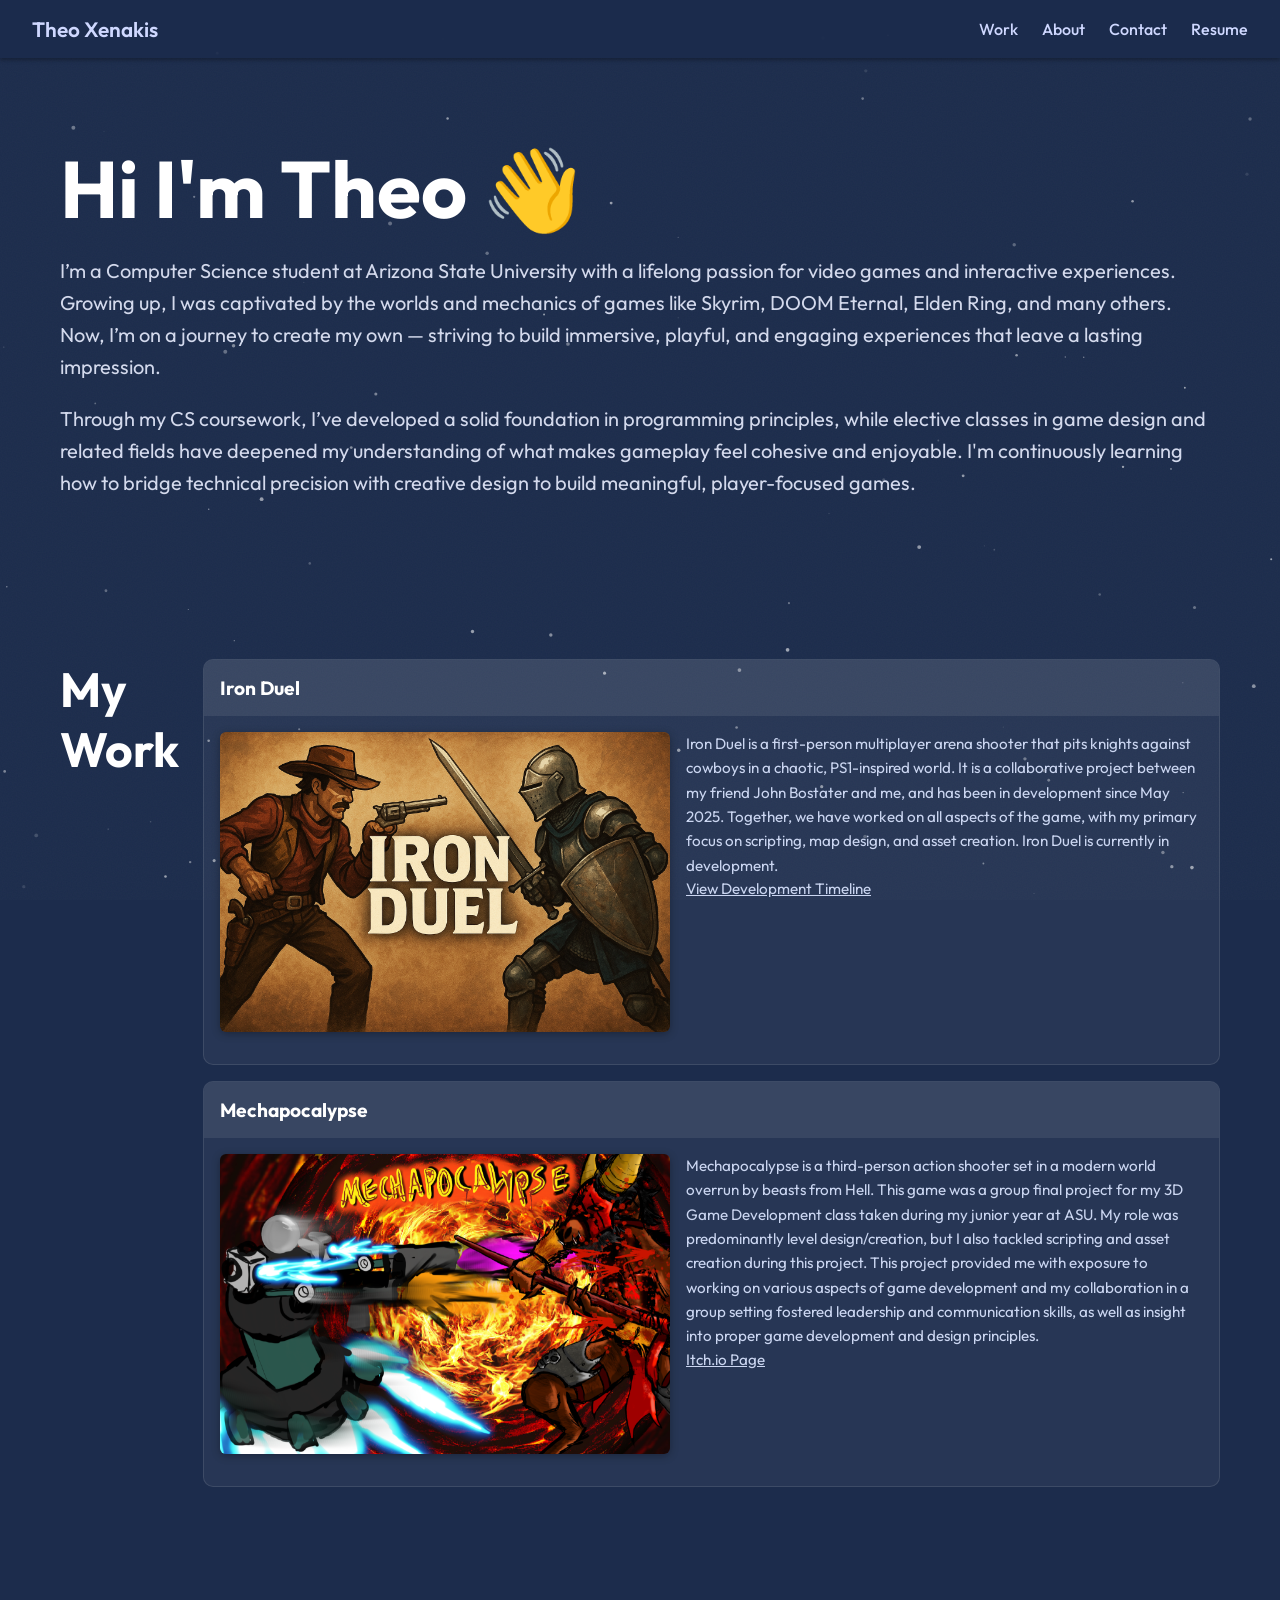
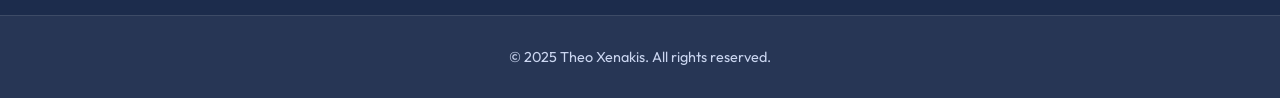
==== index.html @ 48bad9e1 "Updates to Spelling Issues and Grammar Mistakes" ====
<!DOCTYPE html>
<html lang="en">
<head>
    <meta charset="UTF-8"/>
    <meta name="viewport" content="width=device-width, initial-scale=1.0"/>
    <title>Theo Xenakis | Game Designer</title>
    <link rel="stylesheet" href="style.css"/>
    <link href="https://fonts.googleapis.com/css2?family=Outfit:wght@400;600&display=swap" rel="stylesheet">
</head>

<body>
<!-- SVG noise texture for grainy effect -->
<div class="grain-overlay"></div>

<!-- Navbar -->
<nav class="navbar">
    <div class="logo"><a href="index.html">Theo Xenakis</a></div>
    <ul class="nav-links">
        <li><a href="#work">Work</a></li>
        <li><a href="about.html">About</a></li>
        <li><a href="contact.html">Contact</a></li>
        <li><a href="resume/Resume-TheodoreXenakis-Final-SWDEV.pdf">Resume</a></li>
    </ul>
</nav>

<!-- Main Content -->
<main>

    <!-- About Section -->
    <section id="welcome">
        <div class="about-flex">
            <div class="about-text">
                <h1 class="slide-in">Hi I'm Theo <span class="wave" id="waveHand">👋</span></h1>
                <div class="fade-in delayed">
                    <p>I’m a Computer Science student at Arizona State University with a lifelong passion for video
                        games and interactive experiences. Growing up, I was captivated by the worlds and mechanics of
                        games like Skyrim, DOOM Eternal, Elden Ring, and many others. Now, I’m on a journey to create my
                        own — striving to build immersive, playful, and engaging experiences that leave a lasting
                        impression.</p>
                    <br>
                    <p>Through my CS coursework, I’ve developed a solid foundation in programming principles, while
                        elective classes in game design and related fields have deepened my understanding of what makes
                        gameplay feel cohesive and enjoyable. I'm continuously learning how to bridge technical
                        precision with creative design to build meaningful, player-focused games.</p>
                </div>
            </div>
        </div>
    </section>

    <!-- Work Section -->
    <section id="work" class="fade-in" style="animation-delay: 1.5s;">
        <h2>My Work</h2>
        <div class="tile-grid">

            <!-- Tile 1 -->
            <div class="project-tile expanded">
                <div class="tile-header" onclick="toggleTile(this)">
                    <h3>Iron Duel</h3>
                </div>
                <div class="tile-content">
                    <div class="project-flex">
                        <img src="images/Iron_Duel_Cover_Photo.png" class="project-image">
                        <div>
                            <p>Iron Duel is a first-person multiplayer arena shooter that pits knights against cowboys
                                in a chaotic, PS1-inspired world. It is a collaborative project between my friend John
                                Bostater and me, and has been in development since May 2025. Together, we have worked on
                                all aspects of the game, with my primary focus on scripting, map design, and asset
                                creation. Iron Duel is currently in development. </p>
                            <a href="iron_duel.html" target="_self">View Development Timeline</a>
                        </div>
                    </div>
                </div>
            </div>

            <!-- Tile 2 -->
            <div class="project-tile expanded">
                <div class="tile-header" onclick="toggleTile(this)">
                    <h3>Mechapocalypse</h3>
                </div>
                <div class="tile-content">
                    <div class="project-flex">
                        <img src="images/Mechapocalypse_Image.png" class="project-image">
                        <div>
                            <p>Mechapocalypse is a third-person action shooter set in a modern world overrun by beasts
                                from Hell. This game was a group final project for my 3D Game Development class taken
                                during my junior year at ASU. My role was predominantly level design/creation, but I
                                also tackled scripting and asset creation during this project. This project provided me
                                with exposure to working on various aspects of game development and my collaboration in
                                a group setting fostered leadership and communication skills, as well as insight into
                                proper game development and design principles. </p>
                            <a href="https://tylerkf.itch.io/mechapocalypse">Itch.io Page</a>
                        </div>
                    </div>
                </div>
            </div>
            <!-- End of Project Tiles-->
        </div>
    </section>

    <footer class="site-footer">
        <p>&copy; 2025 Theo Xenakis. All rights reserved.</p>
    </footer>

    <canvas id="dustCanvas"></canvas>

    <!-- Title area -->
    <script>
        function toggleTile(header) {
            const tile = header.parentElement;
            tile.classList.toggle('expanded');
        }
    </script>

    <script>
        const canvas = document.getElementById('dustCanvas');
        const ctx = canvas.getContext('2d');

        let particles = [];

        function resize() {
            canvas.width = window.innerWidth;
            canvas.height = window.innerHeight;
        }

        window.addEventListener('resize', resize);
        resize();

        function createParticles(count) {
            for (let i = 0; i < count; i++) {
                particles.push({
                    x: Math.random() * canvas.width,
                    y: Math.random() * canvas.height,
                    size: Math.random() * 1.5 + 0.5,
                    speedY: Math.random() * 0.5 + 0.1,
                    alpha: Math.random() * 0.5 + 0.1,
                });
            }
        }

        createParticles(100);

        function animate() {
            ctx.clearRect(0, 0, canvas.width, canvas.height);
            for (let p of particles) {
                ctx.beginPath();
                ctx.arc(p.x, p.y, p.size, 0, Math.PI * 2);
                ctx.fillStyle = `rgba(255,255,255,${p.alpha})`;
                ctx.fill();

                p.y -= p.speedY;
                if (p.y < 0) {
                    p.y = canvas.height;
                    p.x = Math.random() * canvas.width;
                }
            }
            requestAnimationFrame(animate);
        }

        animate();

        const wave = document.getElementById('waveHand');

        function triggerWave() {
            wave.classList.remove('animate');
            void wave.offsetWidth; // Reflow to reset animation
            wave.classList.add('animate');
        }

        // Auto wave on load
        window.addEventListener('DOMContentLoaded', () => {
            triggerWave();
        });

        // Also wave on click
        wave.addEventListener('click', () => {
            triggerWave();
        });
    </script>

</body>
</html>
---- style.css ----
/* ================================
   General Reset & Base Styles
=================================== */
* {
    margin: 0;
    padding: 0;
    box-sizing: border-box;
    scroll-behavior: smooth;
}

body {
    font-family: 'Outfit', sans-serif;
    background-color: #1c2c4c; /* Dark blue */
    color: #f0f0f0;
    scroll-behavior: smooth;
    position: relative;
}

/* Default z-index context for key elements */
.navbar,
main,
.project-tile,
section {
    position: relative;
    z-index: 2;
}

.site-footer {
    text-align: center;
    padding: 2rem 1rem;
    background-color: rgba(255, 255, 255, 0.05);
    color: #cbd6f1;
    font-size: 0.9rem;
    margin-top: 3rem;
    border-top: 1px solid rgba(255, 255, 255, 0.1);
}

/* ================================
   Navbar
=================================== */
.navbar {
    position: sticky;
    top: 0;
    background-color: rgba(28, 44, 76, 0.95);
    display: flex;
    justify-content: space-between;
    align-items: center;
    padding: 1rem 2rem;
    z-index: 10;
    box-shadow: 0 2px 4px rgba(0,0,0,0.3);
}

.logo a{
    font-size: 1.3rem;
    font-weight: 600;
    color: #cfd8ff;
    text-decoration: none;
}

.nav-links {
    list-style: none;
    display: flex;
    gap: 1.5rem;
}

.nav-links a {
    text-decoration: none;
    color: #cfd8ff;
    font-weight: 500;
    transition: color 0.3s ease;
}

.nav-links a:hover {
    color: #ffffff;
}

/* ================================
   Section Base Styles
=================================== */
section {
    padding: 80px 20px;
    max-width: 1200px;
    margin: auto;
}

section h1 {
    font-size: 5rem;
    margin-bottom: 1rem;
    color: #ffffff;
}
section h2 {
    font-size: 3rem;
    margin-bottom: 1rem;
    color: #ffffff;
}

section p {
    font-size: 1.25rem;
    line-height: 1.6;
    color: #d3d9ec;
}
/* ================================
   Contact Page Layout
=================================== */
.contact-section {
    max-width: 800px;
    margin: 0 auto;
    padding: 2rem;
    color: #cbd6f1;
}

.contact-section h1 {
    font-size: 2rem;
    margin-bottom: 1rem;
}

.contact-form {
    display: flex;
    flex-direction: column;
    gap: 1rem;
    margin-top: 1rem;
}

.contact-form input,
.contact-form textarea {
    padding: 0.75rem;
    background-color: rgba(255, 255, 255, 0.05);
    border: 1px solid rgba(255, 255, 255, 0.1);
    color: #fff;
    font-family: 'Outfit', sans-serif;
    font-size: 1rem;
    border-radius: 0.5rem;
}

.contact-form button {
    padding: 0.75rem;
    background-color: #4a6fff;
    border: none;
    color: white;
    font-weight: bold;
    cursor: pointer;
    border-radius: 0.5rem;
    transition: background-color 0.3s ease;
}

.contact-form button:hover {
    background-color: #354fcc;
}


/* ================================
   About Section Layout
=================================== */

.about-flex {
    display: flex;
    gap: 2rem;
    align-items: flex-start;
    flex-wrap: wrap;
}

.about-image {
    width: 300px;
    height: 300px;
    border-radius: 50%;
    object-fit: cover;
    box-shadow: 0 2px 8px rgba(0,0,0,0.3);
    flex-shrink: 0;
}

.about-text {
    flex: 1;
    min-width: 250px;
}


/* ================================
   Work Section - Project Tiles
=================================== */
#work {
    display: flex;
    gap: 1.5rem;
}

.tile-grid {
    display: grid;
    grid-template-columns: 1fr;
    gap: 1rem;
}

.project-tile {
    background-color: rgba(255, 255, 255, 0.05);
    border-radius: 10px;
    overflow: hidden;
    transition: all 0.3s ease;
    border: 1px solid rgba(255, 255, 255, 0.1);
    cursor: pointer;
}

.project-tile:hover {
    background-color: rgba(255, 255, 255, 0.08);
    box-shadow: 0 4px 12px rgba(0, 0, 0, 0.25);
    transform: translateY(-4px);
}

.tile-header {
    padding: 1rem;
    cursor: pointer;
    background-color: rgba(255, 255, 255, 0.08);
}

.tile-header h3 {
    margin: 0;
    font-size: 1.2rem;
    color: #ffffff;
}

.tile-content {
    max-height: 0;
    overflow: hidden;
    opacity: 0;
    padding: 0 1rem;
    transition: max-height 0.4s ease, opacity 0.4s ease;
}

.project-tile.expanded .tile-content {
    max-height: 1000px;
    opacity: 1;
    padding: 1rem;
}


.tile-content p,
.tile-content a {
    color: #cbd6f1;
    font-size: 0.95rem;
}

/* Flex layout for project image + text */
.project-flex {
    display: flex;
    gap: 1rem;
    align-items: flex-start;
}

.project-image {
    width: 450px;
    height: 300px;
    object-fit: cover;
    border-radius: 6px;
    flex-shrink: 0;
    box-shadow: 0 2px 8px rgba(0,0,0,0.3);
    margin-bottom: 1rem;
}

/* ================================
   Inspiration Section - Games
=================================== */
#inspiration {
    padding: 80px 20px;
    max-width: 800px;
    margin: auto;
    color: #d3d9ec;
}

#inspiration h2 {
    font-size: 2rem;
    margin-bottom: 1rem;
    color: #ffffff;
}

.game-list {
    display: flex;
    flex-direction: column;
    gap: 1.5rem;
}

.game-item {
    display: flex;
    gap: 1rem;
    background-color: rgba(255, 255, 255, 0.05);
    padding: 1rem;
    border-radius: 10px;
    align-items: center;
    transition: background-color 0.3s ease;
}

.game-item:hover {
    background-color: rgba(255, 255, 255, 0.1);
}

.game-item img {
    width: 120px;
    height: 180px;
    object-fit: cover;
    border-radius: 6px;
    flex-shrink: 0;
    box-shadow: 0 2px 8px rgba(0,0,0,0.3);
}

.game-text h3 {
    margin-bottom: 0.3rem;
    color: #a0bfff;
}

.game-text p {
    margin: 0;
    line-height: 1.5;
    color: #d3d9ec;
}

/* ================================
   Background Effects
=================================== */
#dustCanvas {
    position: fixed;
    inset: 0;
    z-index: 1;
    pointer-events: none;
}

.grain-overlay {
    position: fixed;
    inset: 0;
    background-image: url("data:image/svg+xml,%3Csvg width='200' height='200' xmlns='http://www.w3.org/2000/svg'%3E%3Cfilter id='noiseFilter'%3E%3CfeTurbulence type='fractalNoise' baseFrequency='0.8' numOctaves='2' stitchTiles='stitch'/%3E%3C/filter%3E%3Crect width='100%25' height='100%25' filter='url(%23noiseFilter)' opacity='0.03'/%3E%3C/svg%3E");
    pointer-events: none;
    z-index: 0;
}

html, body {
    height: 100%;
}

.page-wrapper {
    display: flex;
    flex-direction: column;
    min-height: 100vh;
    position: relative;
    z-index: 2; /* same as main elements */
}

main {
    flex: 1; /* Pushes footer to bottom when content is short */
}

/* ================================
   Responsive Styles
=================================== */
@media (max-width: 768px) {
    .nav-links {
        flex-direction: column;
        background-color: rgba(28, 44, 76, 0.95);
        position: absolute;
        top: 60px;
        right: 2rem;
        padding: 1rem;
        border-radius: 8px;
        display: none;
    }

    .nav-links.show {
        display: flex;
    }
}

@keyframes waveAnimation {
    0% { transform: rotate(0deg); }
    10% { transform: rotate(14deg); }
    20% { transform: rotate(-8deg); }
    30% { transform: rotate(14deg); }
    40% { transform: rotate(-4deg); }
    50% { transform: rotate(10deg); }
    60% { transform: rotate(0deg); }
    100% { transform: rotate(0deg); }
}

.wave {
    display: inline-block;
    transform-origin: 70% 70%;
    cursor: pointer;
}

.wave.animate {
    animation: waveAnimation 2s ease-in-out;
}


/* Slide in from left */
@keyframes slideInFromLeft {
    0% {
        transform: translateX(-50px);
        opacity: 0;
    }
    100% {
        transform: translateX(0);
        opacity: 1;
    }
}

.slide-in {
    animation: slideInFromLeft 1s ease-out forwards;
    opacity: 0;
    animation-delay: 0.5s;
}

/* Fade in */
@keyframes fadeIn {
    to {
        opacity: 1;
        transform: none;
    }
}

.fade-in {
    opacity: 0;
    transform: translateY(20px);
    animation: fadeIn 1s ease-out forwards;
}

.delayed {
    animation-delay: 1s;
}

#tower-defense {
    margin: 40px 0;
    text-align: center;
}
#tower-defense h2 {
    font-size: 24px;
    margin-bottom: 10px;
}
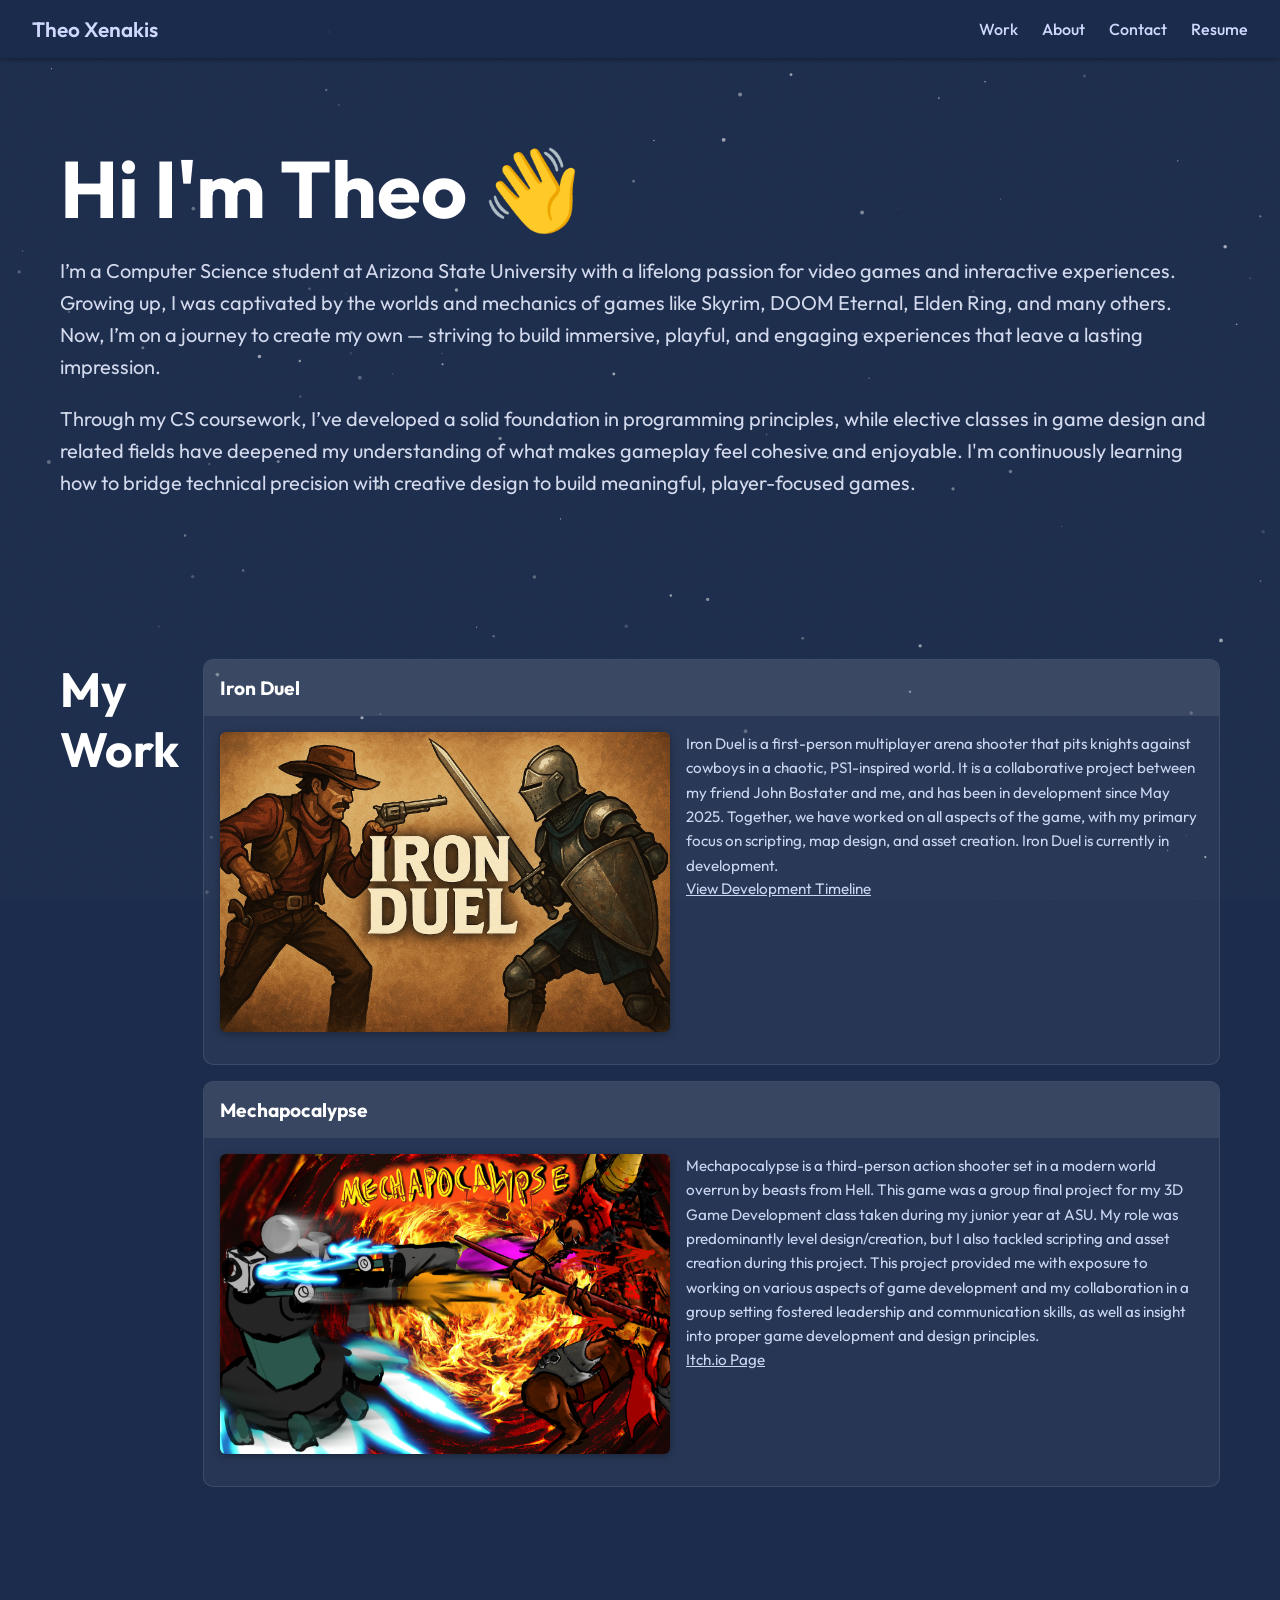
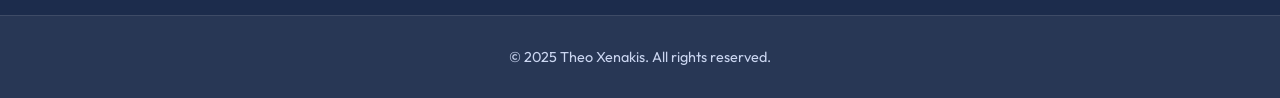
==== commit 4eb0a134: "Updated Iron_Duel and Placeholder Page updated the actual iron_duel page itself as well as created a" ====
--- a/index.html
+++ b/index.html
@@ -59,14 +59,14 @@
                 </div>
                 <div class="tile-content">
                     <div class="project-flex">
-                        <img src="images/Iron_Duel_Cover_Photo.png" class="project-image">
+                        <img src="images/Iron_Duel_Cover_Photo.png" class="project-image" alt="IronDuelCoverPhoto">
                         <div>
                             <p>Iron Duel is a first-person multiplayer arena shooter that pits knights against cowboys
                                 in a chaotic, PS1-inspired world. It is a collaborative project between my friend John
                                 Bostater and me, and has been in development since May 2025. Together, we have worked on
                                 all aspects of the game, with my primary focus on scripting, map design, and asset
                                 creation. Iron Duel is currently in development. </p>
-                            <a href="iron_duel.html" target="_self">View Development Timeline</a>
+                            <a href="wip.html" target="_self">View Development Timeline</a>
                         </div>
                     </div>
                 </div>
@@ -79,7 +79,7 @@
                 </div>
                 <div class="tile-content">
                     <div class="project-flex">
-                        <img src="images/Mechapocalypse_Image.png" class="project-image">
+                        <img src="images/Mechapocalypse_Image.png" class="project-image" alt="MechapocalypseCoverPhoto">
                         <div>
                             <p>Mechapocalypse is a third-person action shooter set in a modern world overrun by beasts
                                 from Hell. This game was a group final project for my 3D Game Development class taken
@@ -96,6 +96,8 @@
             <!-- End of Project Tiles-->
         </div>
     </section>
+
+    </main>
 
     <footer class="site-footer">
         <p>&copy; 2025 Theo Xenakis. All rights reserved.</p>
--- a/style.css
+++ b/style.css
@@ -23,6 +23,13 @@
 section {
     position: relative;
     z-index: 2;
+}
+
+.wip {
+    display: flex;
+    align-items: center;       /* vertical centering */
+    justify-content: center;   /* horizontal centering */
+    text-align: center;
 }
 
 .site-footer {
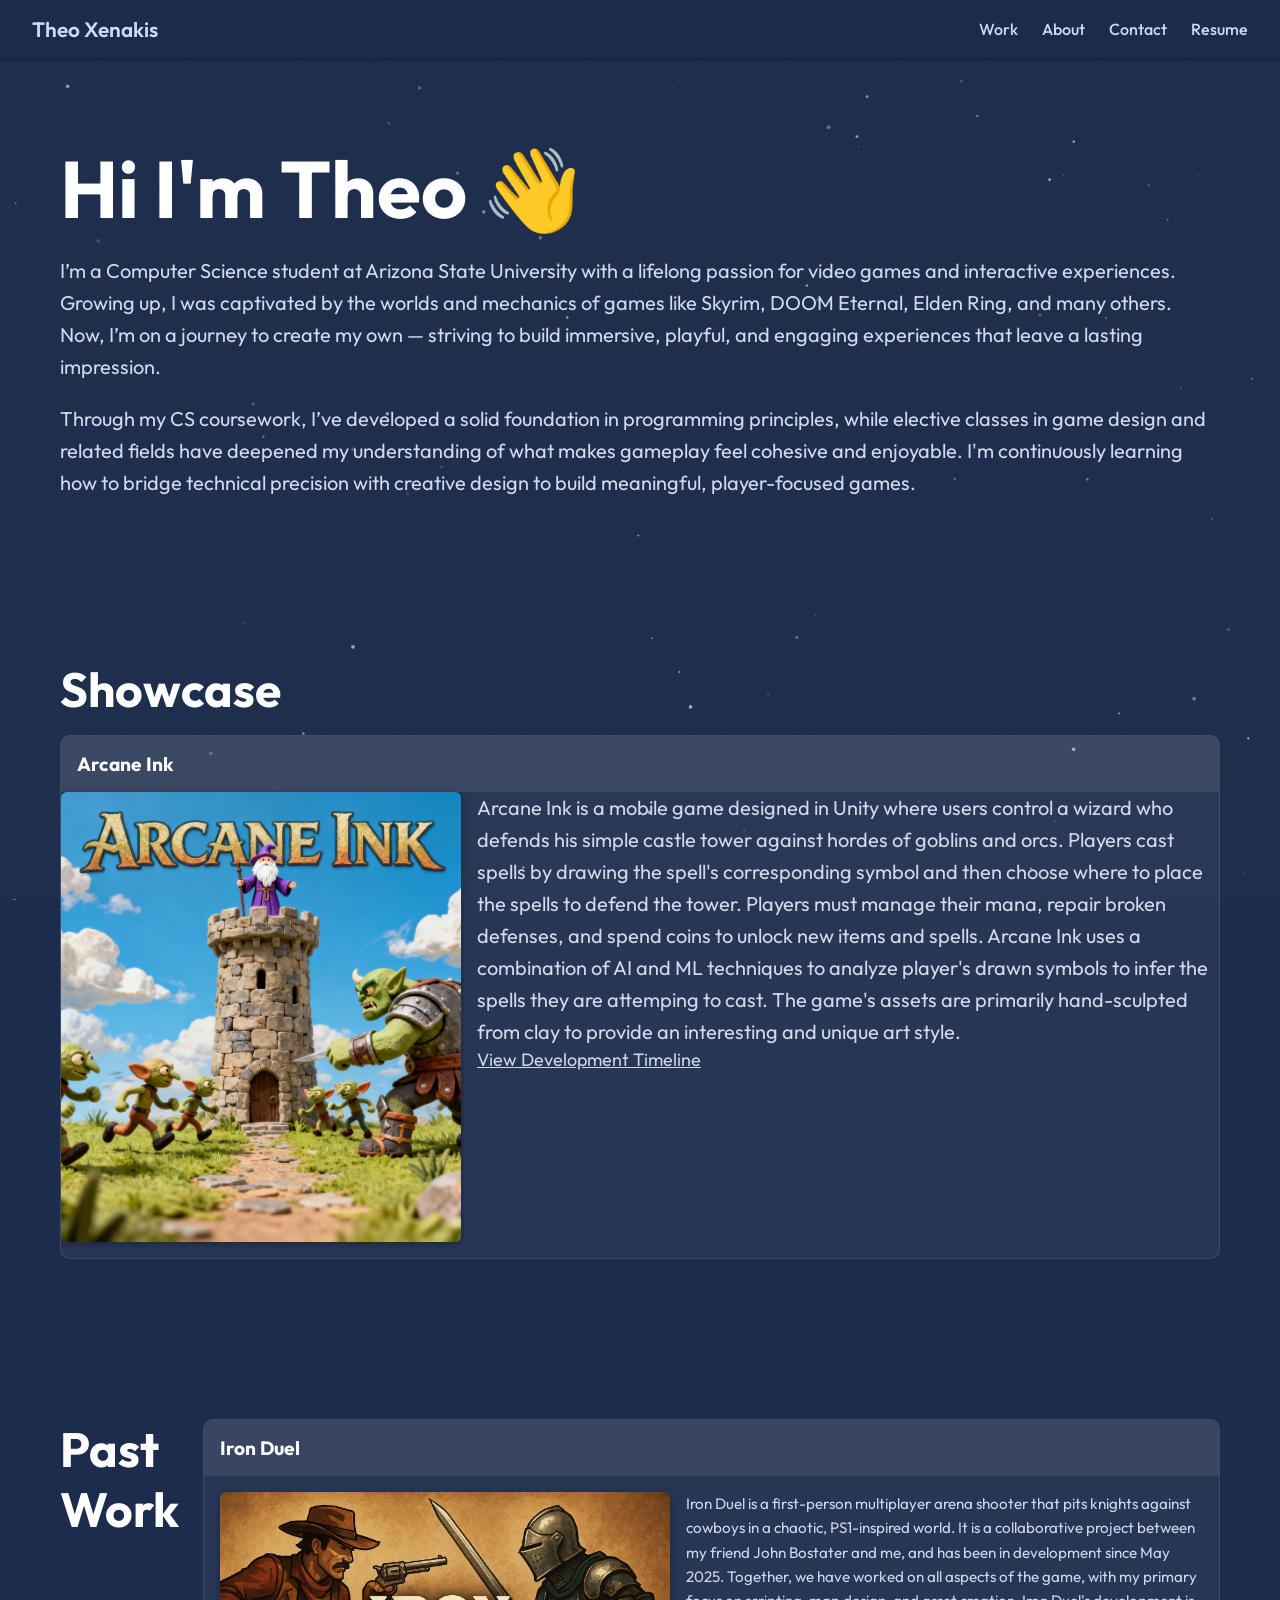
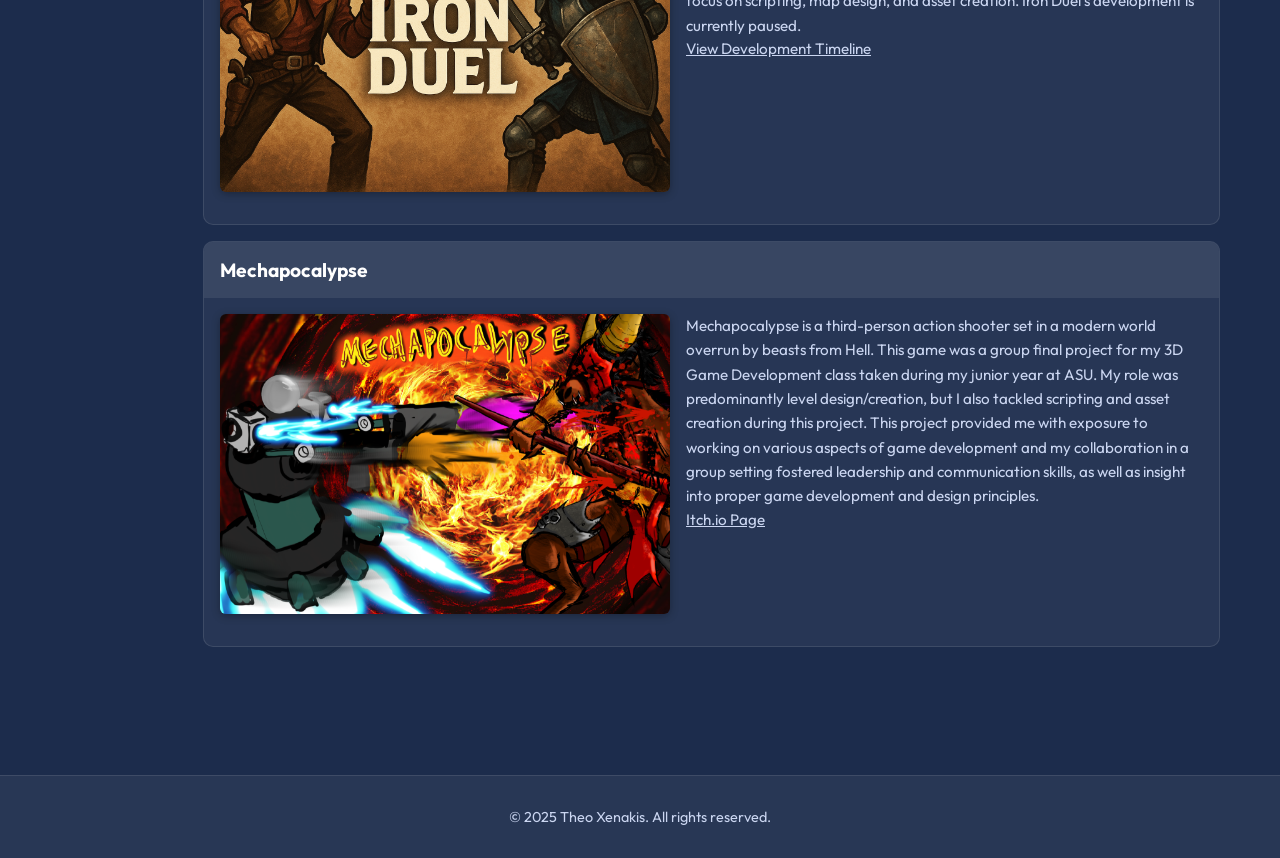
==== commit 25b6cc28: "Arcane Ink and Showcase Section Added" ====
--- a/index.html
+++ b/index.html
@@ -47,9 +47,36 @@
         </div>
     </section>
 
+    <section id="showcase" class="fade-in" style="animation-delay: 1.5s;">
+        <h2>Showcase</h2>
+    
+    <!-- Tile 2 -->
+            <div class="project-tile expanded">
+                <div class="tile-header" onclick="toggleTile(this)">
+                    <h3>Arcane Ink</h3>
+                </div>
+                    <div class="project-flex">
+                        <img src="images/arcane-ink-cover-image.png" class="showcase-image" alt="IronDuelCoverPhoto">
+                        <div>
+                            <p >
+                                Arcane Ink is a mobile game designed in Unity where users control a 
+                                wizard who defends his simple castle tower against hordes of goblins and orcs. 
+                                Players cast spells by drawing the spell's corresponding symbol and then choose where
+                                to place the spells to defend the tower. Players must manage their mana, repair broken 
+                                defenses, and spend coins to unlock new items and spells. Arcane Ink uses a combination of
+                                AI and ML techniques to analyze player's drawn symbols to infer the spells they are attemping
+                                to cast. The game's assets are primarily hand-sculpted from clay to provide an interesting and unique art style.
+                            </p>
+                            <a href="wip.html" target="_self" class="showcase-dev-link">View Development Timeline</a>
+                        </div>
+                    </div>
+                </div>
+            </div>
+    </section>
+
     <!-- Work Section -->
-    <section id="work" class="fade-in" style="animation-delay: 1.5s;">
-        <h2>My Work</h2>
+    <section id="work" class="fade-in" style="animation-delay: 2.0s;">
+        <h2>Past Work</h2>
         <div class="tile-grid">
 
             <!-- Tile 1 -->
@@ -59,20 +86,21 @@
                 </div>
                 <div class="tile-content">
                     <div class="project-flex">
-                        <img src="images/Iron_Duel_Cover_Photo.png" class="project-image" alt="IronDuelCoverPhoto">
+                        <img src="images/Iron_Duel_Cover_Photo.png" class="project-image" alt="arcane-ink-cover-image">
                         <div>
                             <p>Iron Duel is a first-person multiplayer arena shooter that pits knights against cowboys
                                 in a chaotic, PS1-inspired world. It is a collaborative project between my friend John
                                 Bostater and me, and has been in development since May 2025. Together, we have worked on
                                 all aspects of the game, with my primary focus on scripting, map design, and asset
-                                creation. Iron Duel is currently in development. </p>
+                                creation. Iron Duel's development is currently paused.
+                                </p>
                             <a href="wip.html" target="_self">View Development Timeline</a>
                         </div>
                     </div>
                 </div>
             </div>
 
-            <!-- Tile 2 -->
+            <!-- Tile 3 -->
             <div class="project-tile expanded">
                 <div class="tile-header" onclick="toggleTile(this)">
                     <h3>Mechapocalypse</h3>
--- a/style.css
+++ b/style.css
@@ -251,7 +251,7 @@
 }
 
 .project-image {
-    width: 450px;
+    width:450px;
     height: 300px;
     object-fit: cover;
     border-radius: 6px;
@@ -259,6 +259,23 @@
     box-shadow: 0 2px 8px rgba(0,0,0,0.3);
     margin-bottom: 1rem;
 }
+
+.showcase-image {
+    width:400px;
+    height: 450px;
+    object-fit: cover;
+    border-radius: 6px;
+    flex-shrink: 0;
+    box-shadow: 0 2px 8px rgba(0,0,0,0.3);
+    margin-bottom: 1rem;
+}
+
+.showcase-dev-link {
+    text-align: center;
+    font-size: large;
+    color:#cbd6f1;
+}
+
 
 /* ================================
    Inspiration Section - Games
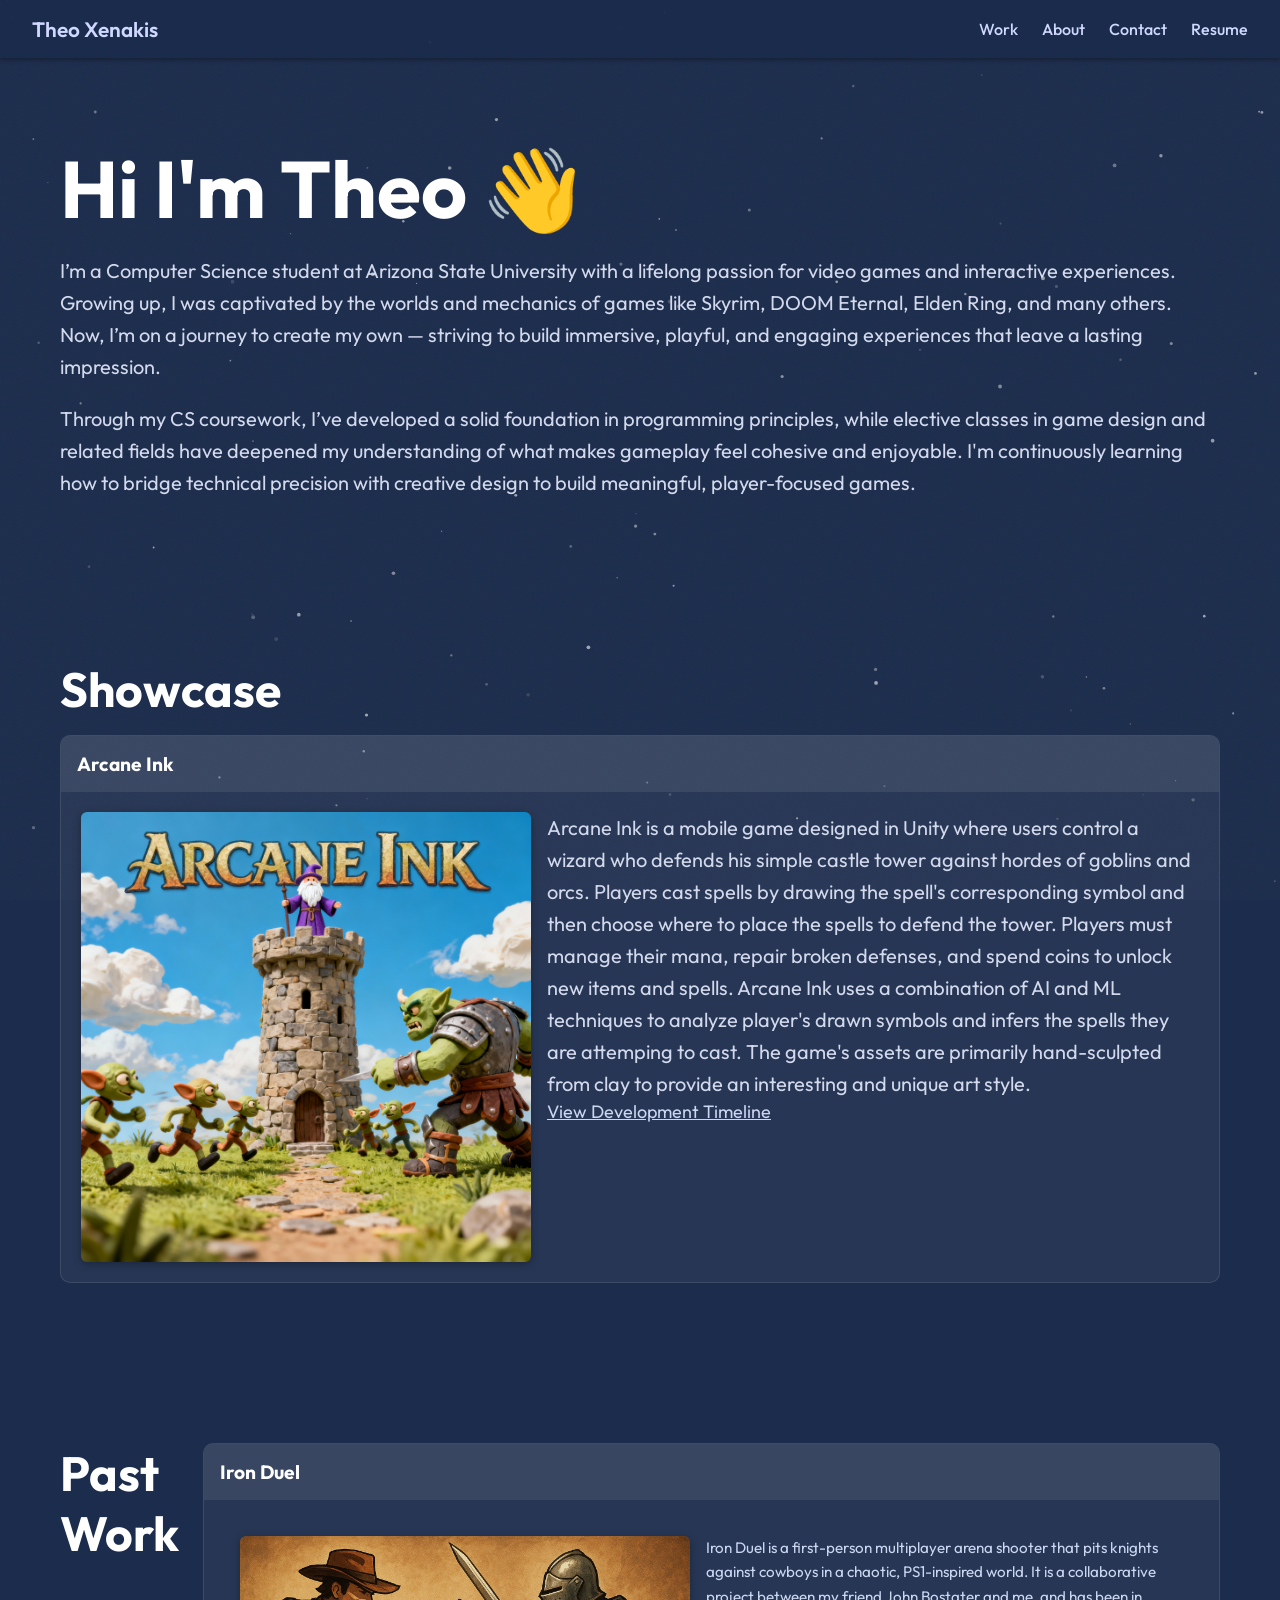
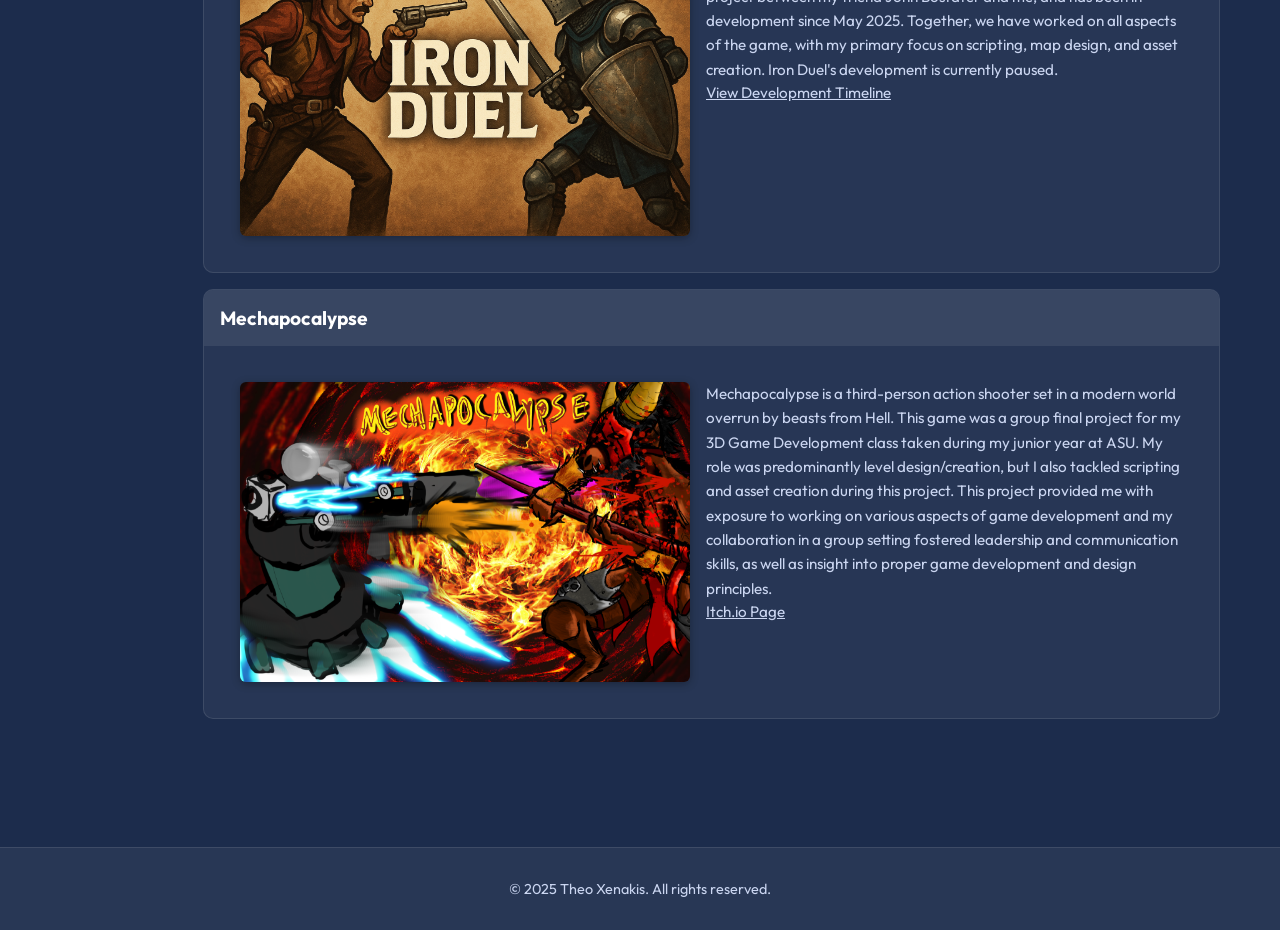
==== commit 364a7109: "Small Changes" ====
--- a/index.html
+++ b/index.html
@@ -64,7 +64,7 @@
                                 Players cast spells by drawing the spell's corresponding symbol and then choose where
                                 to place the spells to defend the tower. Players must manage their mana, repair broken 
                                 defenses, and spend coins to unlock new items and spells. Arcane Ink uses a combination of
-                                AI and ML techniques to analyze player's drawn symbols to infer the spells they are attemping
+                                AI and ML techniques to analyze player's drawn symbols and infers the spells they are attemping
                                 to cast. The game's assets are primarily hand-sculpted from clay to provide an interesting and unique art style.
                             </p>
                             <a href="wip.html" target="_self" class="showcase-dev-link">View Development Timeline</a>
--- a/style.css
+++ b/style.css
@@ -248,6 +248,7 @@
     display: flex;
     gap: 1rem;
     align-items: flex-start;
+    padding: 20px; /* This adds 20px of space on all four sides */
 }
 
 .project-image {
@@ -257,17 +258,23 @@
     border-radius: 6px;
     flex-shrink: 0;
     box-shadow: 0 2px 8px rgba(0,0,0,0.3);
-    margin-bottom: 1rem;
+    
 }
 
 .showcase-image {
-    width:400px;
-    height: 450px;
+    /* Set a max-width to control its size on larger screens */
+    max-width: 450px; 
+    
+    /* Use 100% width to make it responsive within its container */
+    width: 100%;
+    
+    /* Let the height adjust automatically to maintain aspect ratio */
+    height: auto; 
+    
     object-fit: cover;
     border-radius: 6px;
-    flex-shrink: 0;
+    /* flex-shrink: 0;  <-- REMOVE OR COMMENT OUT THIS LINE */
     box-shadow: 0 2px 8px rgba(0,0,0,0.3);
-    margin-bottom: 1rem;
 }
 
 .showcase-dev-link {
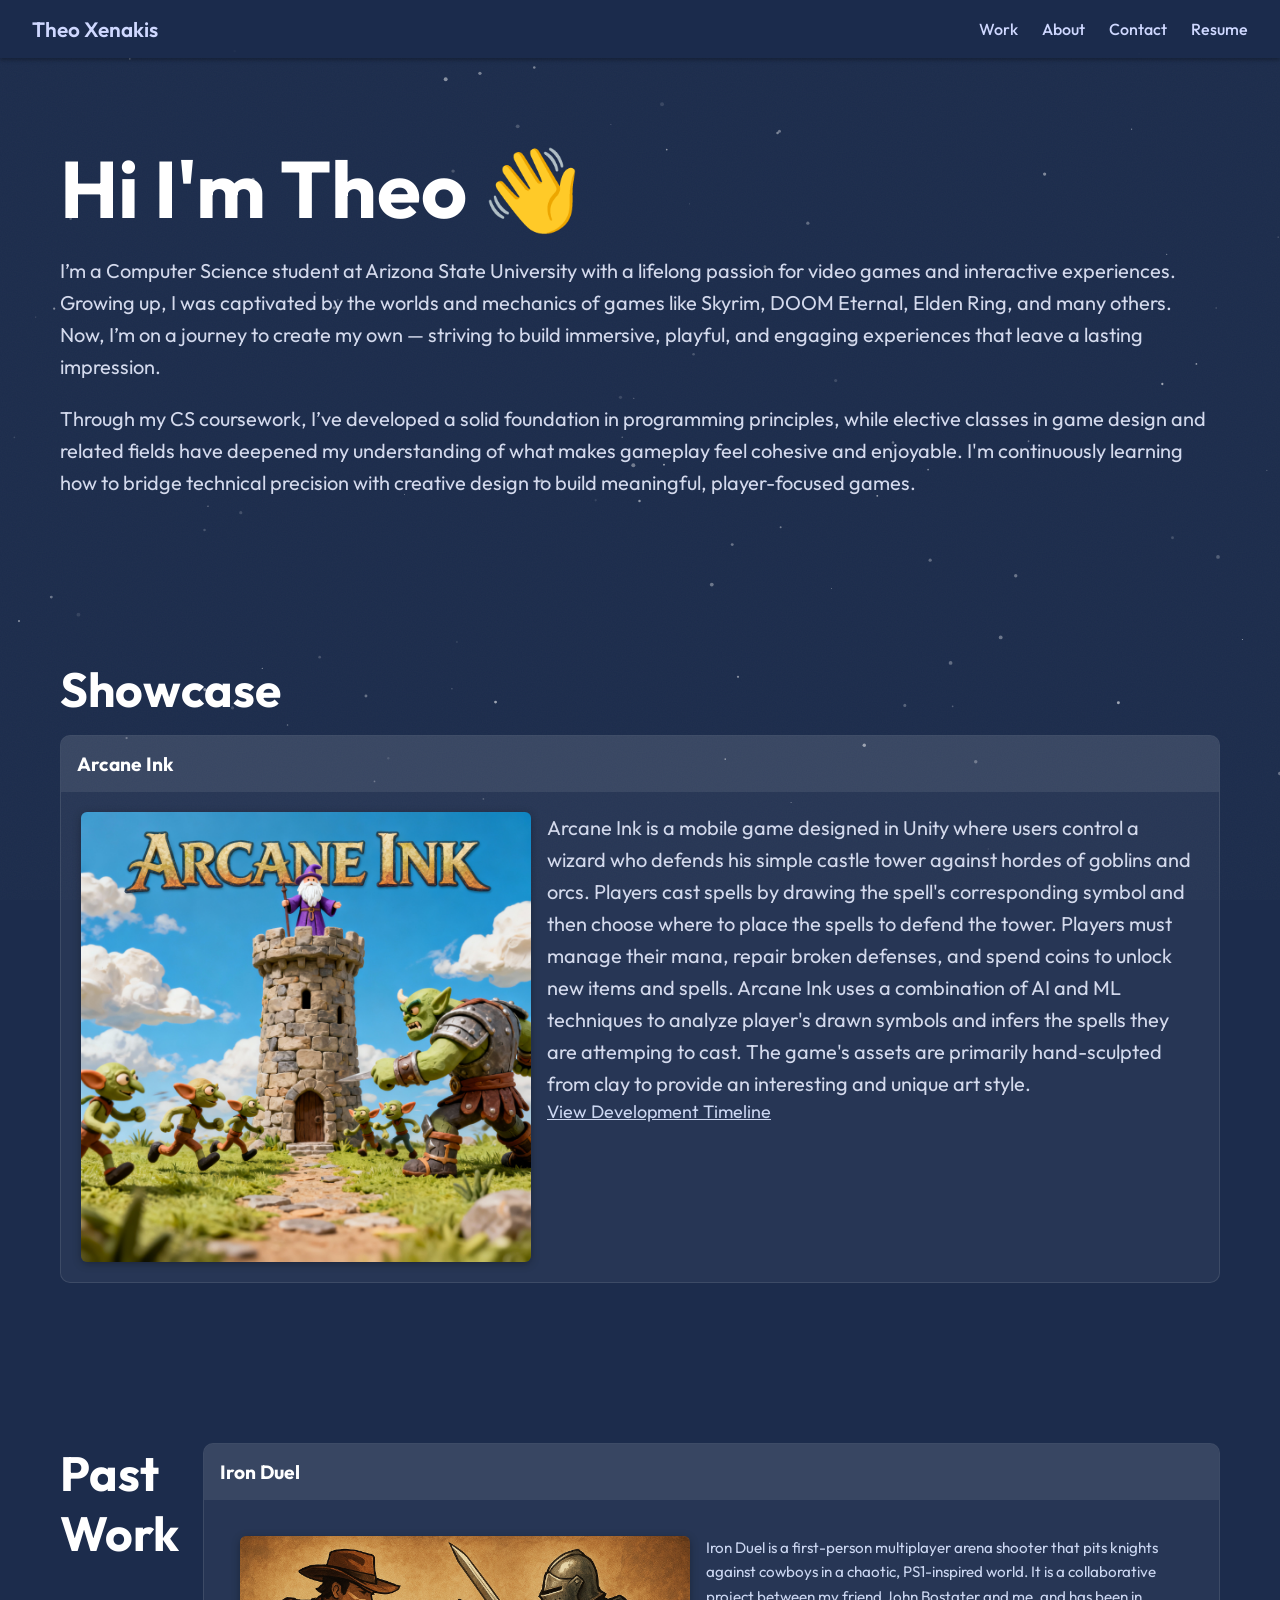
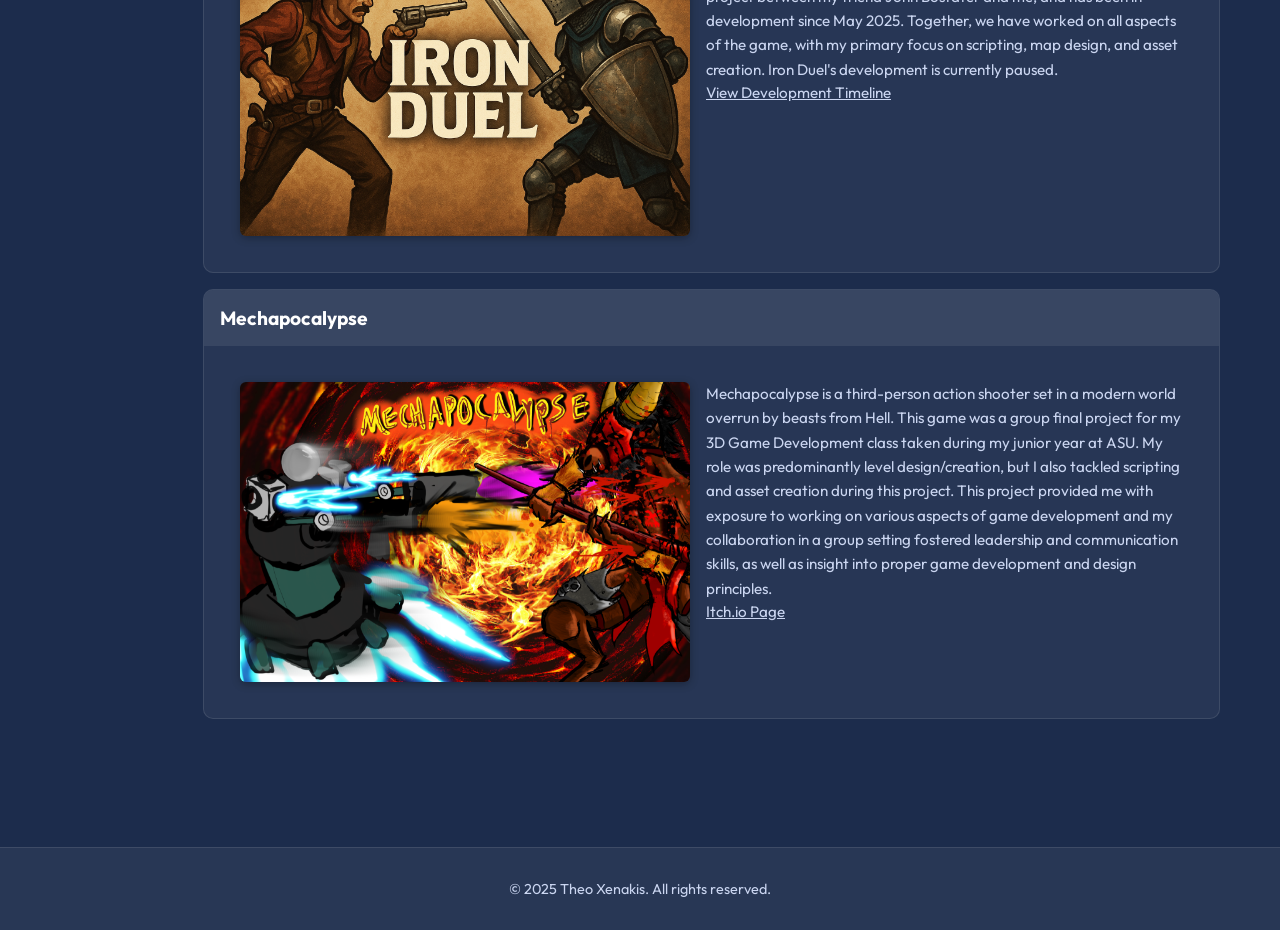
==== commit 83a97419: "Small Changes (Game Dev Resume + PFP)" ====
--- a/index.html
+++ b/index.html
@@ -19,7 +19,7 @@
         <li><a href="#work">Work</a></li>
         <li><a href="about.html">About</a></li>
         <li><a href="contact.html">Contact</a></li>
-        <li><a href="resume/Resume-TheodoreXenakis-Final-SWDEV.pdf">Resume</a></li>
+        <li><a href="resume/Resume-Game-Design-Focus.pdf">Resume</a></li>
     </ul>
 </nav>
 
--- a/style.css
+++ b/style.css
@@ -258,7 +258,6 @@
     border-radius: 6px;
     flex-shrink: 0;
     box-shadow: 0 2px 8px rgba(0,0,0,0.3);
-    
 }
 
 .showcase-image {
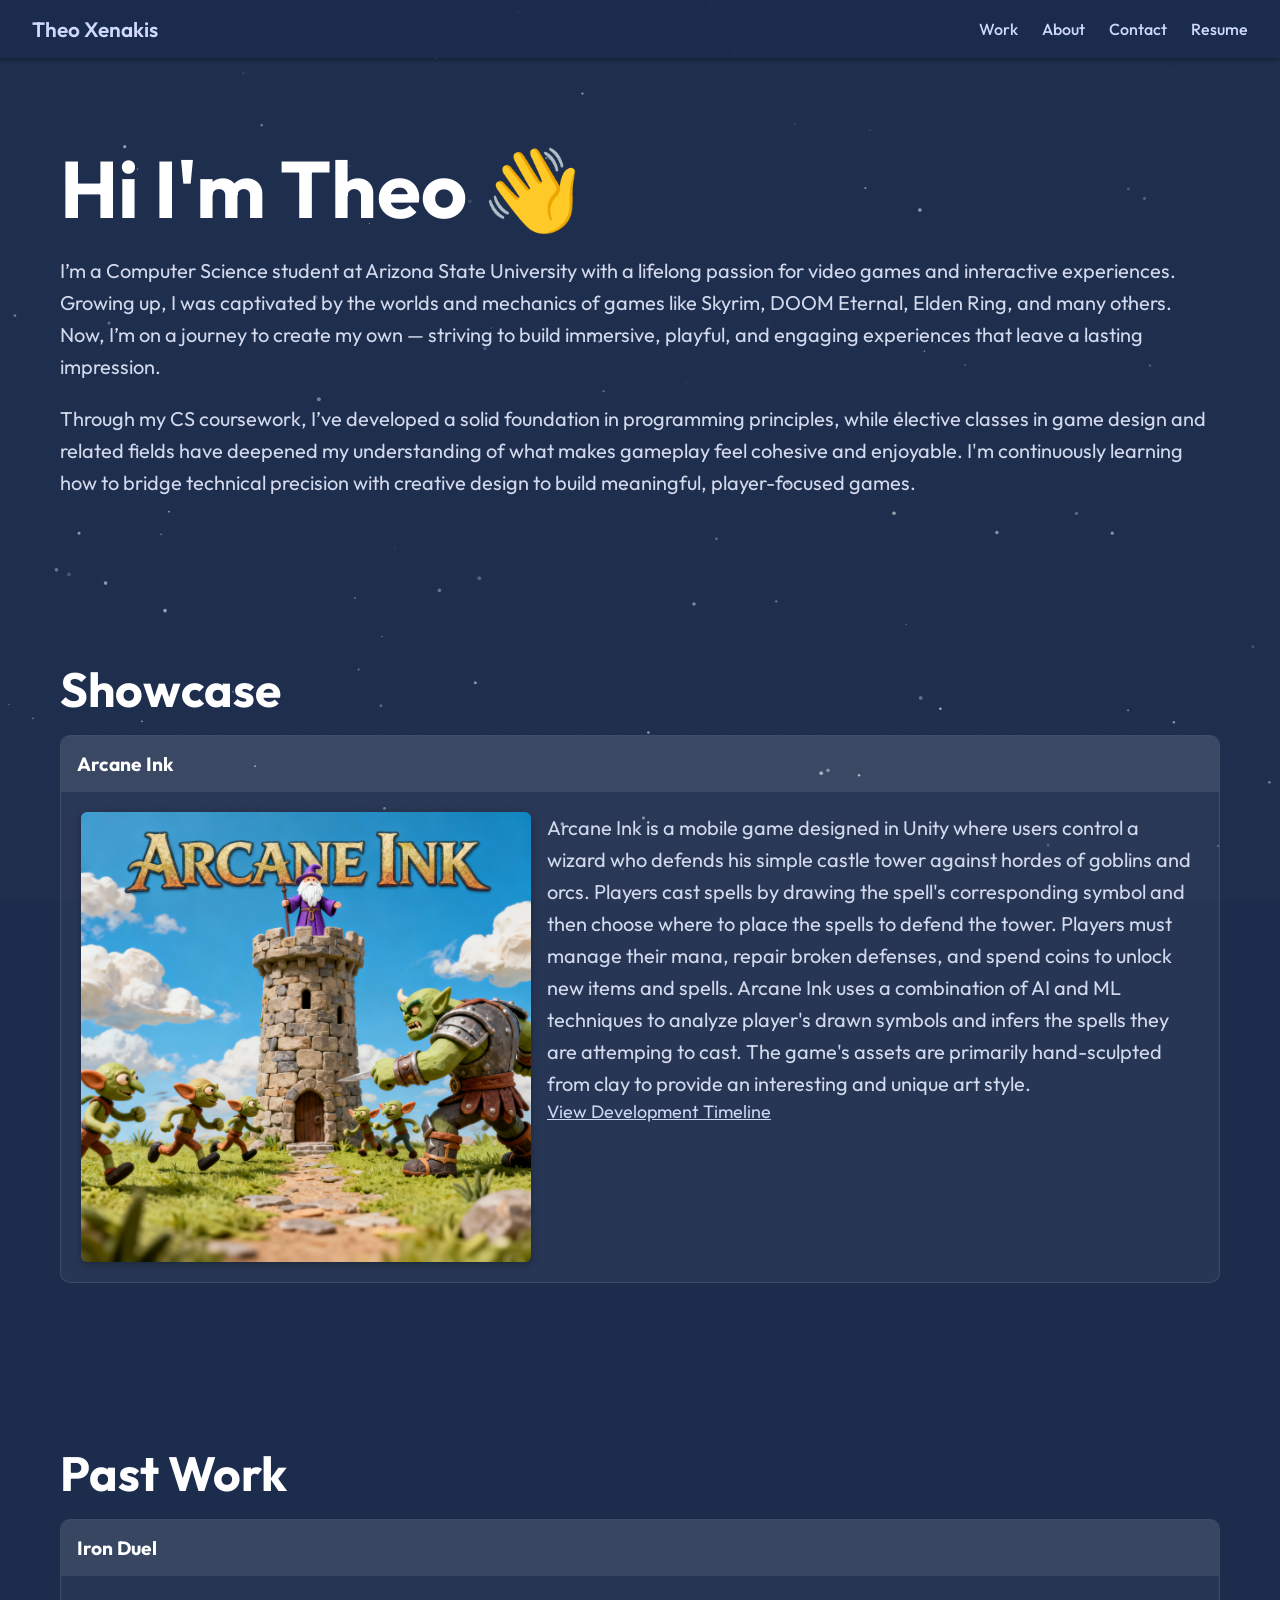
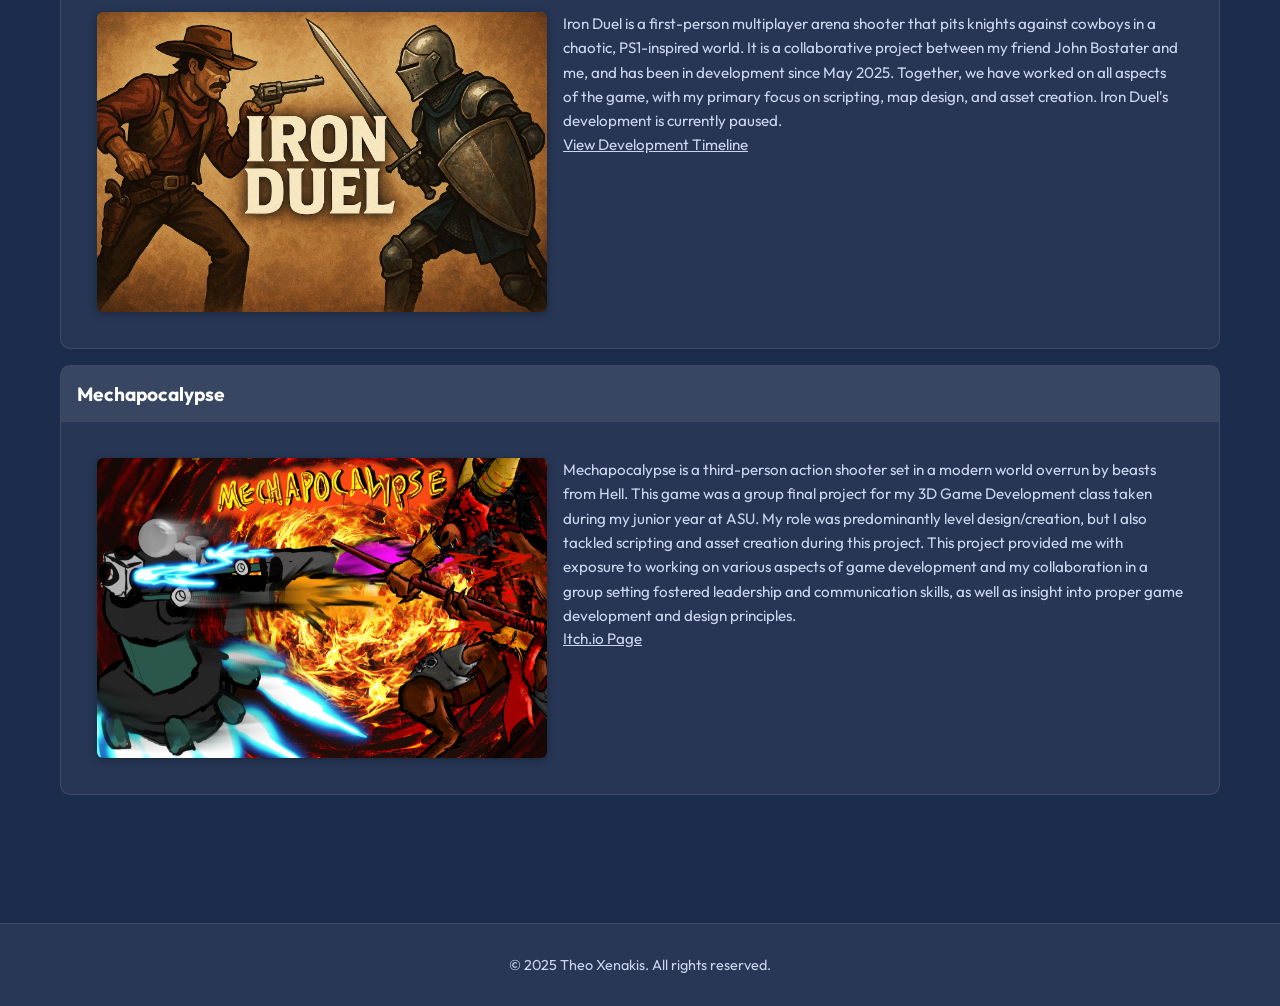
==== commit aad36a1d: "Fixed Navbar and Proportions for Mobile for Index Page" ====
--- a/index.html
+++ b/index.html
@@ -14,13 +14,16 @@
 
 <!-- Navbar -->
 <nav class="navbar">
-    <div class="logo"><a href="index.html">Theo Xenakis</a></div>
-    <ul class="nav-links">
-        <li><a href="#work">Work</a></li>
-        <li><a href="about.html">About</a></li>
-        <li><a href="contact.html">Contact</a></li>
-        <li><a href="resume/Resume-Game-Design-Focus.pdf">Resume</a></li>
-    </ul>
+  <div class="logo"><a href="index.html">Theo Xenakis</a></div>
+  <button class="hamburger" aria-label="Open navigation" aria-controls="navLinks" aria-expanded="false">
+    <span></span><span></span><span></span>
+  </button>
+  <ul class="nav-links" id="navLinks">
+    <li><a href="#work">Work</a></li>
+    <li><a href="about.html">About</a></li>
+    <li><a href="contact.html">Contact</a></li>
+    <li><a href="resume/Resume-Game-Design-Focus.pdf">Resume</a></li>
+  </ul>
 </nav>
 
 <!-- Main Content -->
@@ -206,6 +209,31 @@
             triggerWave();
         });
     </script>
+    
+    <script>
+    const hamburger = document.querySelector('.hamburger');
+    const navLinks = document.querySelector('.nav-links');
+
+    hamburger.addEventListener('click', function() {
+        navLinks.classList.toggle('show');
+        
+        //if the list is shown, and the user clicks outside, close the menu
+        if (navLinks.classList.contains('show')) {
+            document.addEventListener('click', function outsideClickListener(event) {
+                if (!navLinks.contains(event.target) && !hamburger.contains(event.target)) {
+                    navLinks.classList.remove('show');
+                    document.removeEventListener('click', outsideClickListener);
+                    // ARIA accessibility
+                    hamburger.setAttribute('aria-expanded', 'false');
+                }
+            });
+        }
+        
+        // ARIA accessibility
+        this.setAttribute('aria-expanded', navLinks.classList.contains('show'));
+    });
+    </script>
+
 
 </body>
 </html>
--- a/style.css
+++ b/style.css
@@ -16,7 +16,6 @@
     position: relative;
 }
 
-/* Default z-index context for key elements */
 .navbar,
 main,
 .project-tile,
@@ -57,7 +56,11 @@
     box-shadow: 0 2px 4px rgba(0,0,0,0.3);
 }
 
-.logo a{
+/* Ensure logo is always left */
+.logo {
+    flex: 0 0 auto;
+}
+.logo a {
     font-size: 1.3rem;
     font-weight: 600;
     color: #cfd8ff;
@@ -76,10 +79,76 @@
     font-weight: 500;
     transition: color 0.3s ease;
 }
-
 .nav-links a:hover {
     color: #ffffff;
 }
+
+/* Hamburger stays right, stacked for mobile */
+.hamburger {
+    flex: 0 0 auto;
+    margin-left: auto;
+    display: none;
+    flex-direction: column;
+    justify-content: center;
+    align-items: center;
+    width: 48px;
+    height: 48px;
+    background: none;
+    border: none;
+    cursor: pointer;
+    z-index: 20;
+}
+.hamburger span {
+    display: block;
+    width: 30px;
+    height: 4px;
+    margin: 4px 0;
+    background: #cfd8ff;
+    border-radius: 2px;
+    transition: all 0.3s ease;
+}
+
+/* ================================
+   Responsive navbar/mobile menu
+=================================== */
+@media (max-width: 768px) {
+    .navbar {
+        flex-direction: row !important;
+        align-items: center !important;
+        justify-content: space-between !important;
+        padding: 1rem 2rem !important; /* Force desktop padding */
+    }
+    .logo {
+        flex: 0 0 auto;
+    }
+    .hamburger {
+        display: flex;
+        margin-left: auto;
+    }
+    .nav-links {
+        position: absolute;
+        right: 1rem;
+        top: 60px;
+        background: rgba(28, 44, 76, 0.98);
+        flex-direction: column;
+        width: 85vw;
+        min-width: 140px;
+        align-items: flex-start;
+        padding: 1rem;
+        border-radius: 8px;
+        display: none;
+        z-index: 15;
+    }
+    .nav-links.show {
+        display: flex;
+    }
+    .logo a {
+        font-size: 1.3rem !important; /* Force desktop size */
+    }
+}
+
+
+
 
 /* ================================
    Section Base Styles
@@ -154,11 +223,9 @@
     background-color: #354fcc;
 }
 
-
 /* ================================
    About Section Layout
 =================================== */
-
 .about-flex {
     display: flex;
     gap: 2rem;
@@ -180,12 +247,11 @@
     min-width: 250px;
 }
 
-
 /* ================================
    Work Section - Project Tiles
 =================================== */
 #work {
-    display: flex;
+    
     gap: 1.5rem;
 }
 
@@ -236,7 +302,6 @@
     padding: 1rem;
 }
 
-
 .tile-content p,
 .tile-content a {
     color: #cbd6f1;
@@ -263,13 +328,10 @@
 .showcase-image {
     /* Set a max-width to control its size on larger screens */
     max-width: 450px; 
-    
     /* Use 100% width to make it responsive within its container */
     width: 100%;
-    
     /* Let the height adjust automatically to maintain aspect ratio */
     height: auto; 
-    
     object-fit: cover;
     border-radius: 6px;
     /* flex-shrink: 0;  <-- REMOVE OR COMMENT OUT THIS LINE */
@@ -281,7 +343,6 @@
     font-size: large;
     color:#cbd6f1;
 }
-
 
 /* ================================
    Inspiration Section - Games
@@ -374,22 +435,113 @@
 }
 
 /* ================================
-   Responsive Styles
+   Responsive Styles (Updated)
 =================================== */
 @media (max-width: 768px) {
+    body {
+        font-size: 1rem;
+        padding: 0;
+        margin: 0;
+    }
+    section {
+        padding: 32px 10px;
+        max-width: 100vw;
+    }
+    section h1 {
+        font-size: 2.5rem;
+    }
+    section h2 {
+        font-size: 1.5rem;
+        margin-bottom: 0.6rem;
+    }
+    /* Navbar collapsing & toggle */
+    .navbar {
+        flex-direction: column;
+        align-items: flex-start;
+        padding: 0.75rem 1rem;
+    }
     .nav-links {
         flex-direction: column;
-        background-color: rgba(28, 44, 76, 0.95);
+        background-color: rgba(28, 44, 76, 0.98);
         position: absolute;
         top: 60px;
-        right: 2rem;
+        right: 1rem;
         padding: 1rem;
         border-radius: 8px;
+        gap: 0.8rem;
+        width: 85vw;
+        min-width: 140px;
+        align-items: flex-start;
         display: none;
     }
-
     .nav-links.show {
         display: flex;
+    }
+    .logo a {
+        font-size: 1.1rem;
+    }
+    /* About & Project Flex (stack vertically) */
+    .about-flex, .project-flex {
+        flex-direction: column;
+        gap: 1rem;
+        align-items: center;
+        padding: 8px 0;
+    }
+    .about-image, .project-image, .showcase-image {
+        width: 95vw;
+        max-width: 250px;
+        height: auto;
+        margin-bottom: 12px;
+    }
+    .about-text {
+        min-width: unset;
+    }
+    .project-image {
+        width: 95vw;
+        max-width: 320px;
+        height: auto;
+    }
+    .showcase-image {
+        width: 95vw;
+        max-width: 320px;
+        height: auto;
+    }
+    /* Tile/Grid adjustments */
+    .tile-grid {
+        grid-template-columns: 1fr; /* Single column grid */
+        gap: 0.65rem;
+    }
+    .project-tile {
+        margin: 0 0 1rem 0;
+    }
+    /* Game item flexes stack */
+    .game-item {
+        flex-direction: column;
+        align-items: flex-start;
+    }
+    .game-item img {
+        width: 95vw;
+        max-width: 180px;
+        height: auto;
+        margin-bottom: 8px;
+    }
+    /* Contact section tweaks */
+    .contact-section {
+        padding: 1rem 0.5rem;
+        max-width: 100vw;
+    }
+    /* Remove unwanted scrolls/overflows */
+    html, body {
+        overflow-x: hidden;
+    }
+    /* Make sure tap targets (nav links, buttons) are large enough */
+    .nav-links a, .contact-form button {
+        min-height: 48px;
+        min-width: 48px;
+        display: flex;
+        align-items: center;
+        padding-left: 8px;
+        padding-right: 8px;
     }
 }
 
@@ -414,7 +566,6 @@
     animation: waveAnimation 2s ease-in-out;
 }
 
-
 /* Slide in from left */
 @keyframes slideInFromLeft {
     0% {
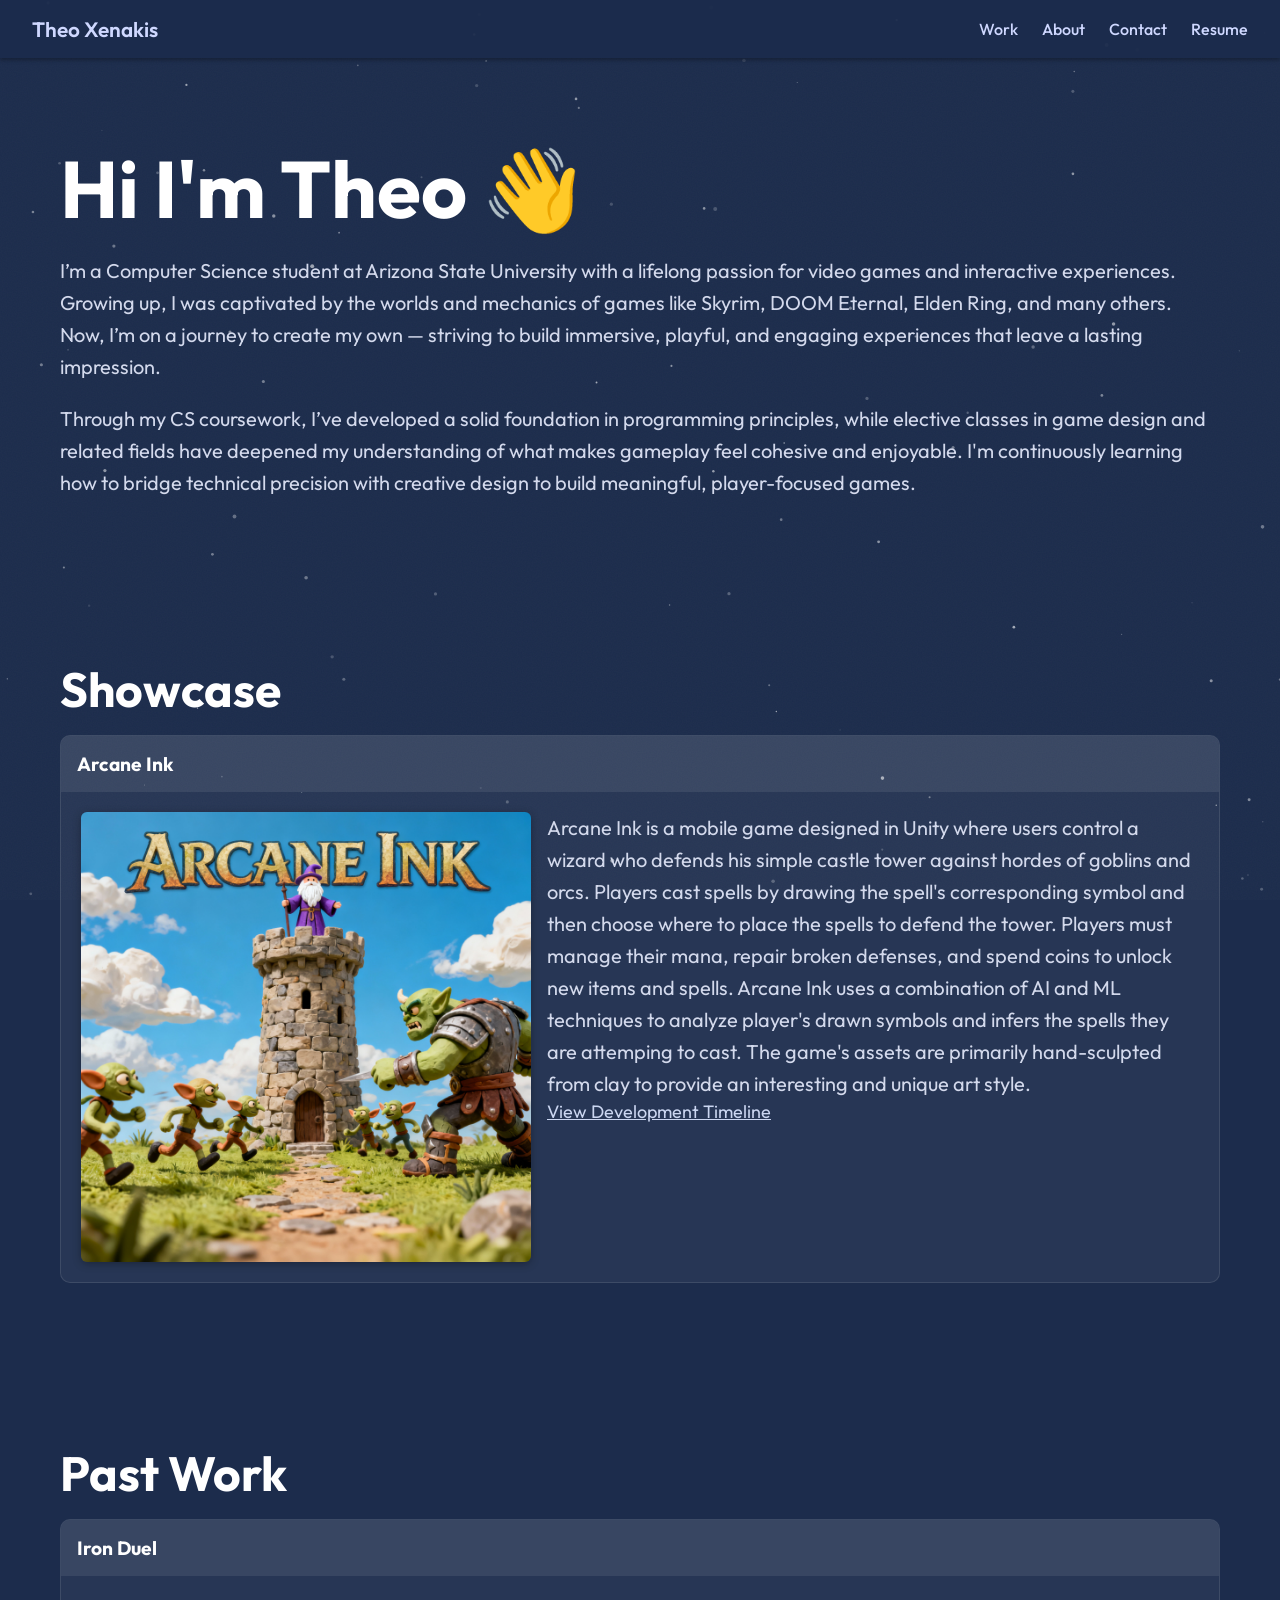
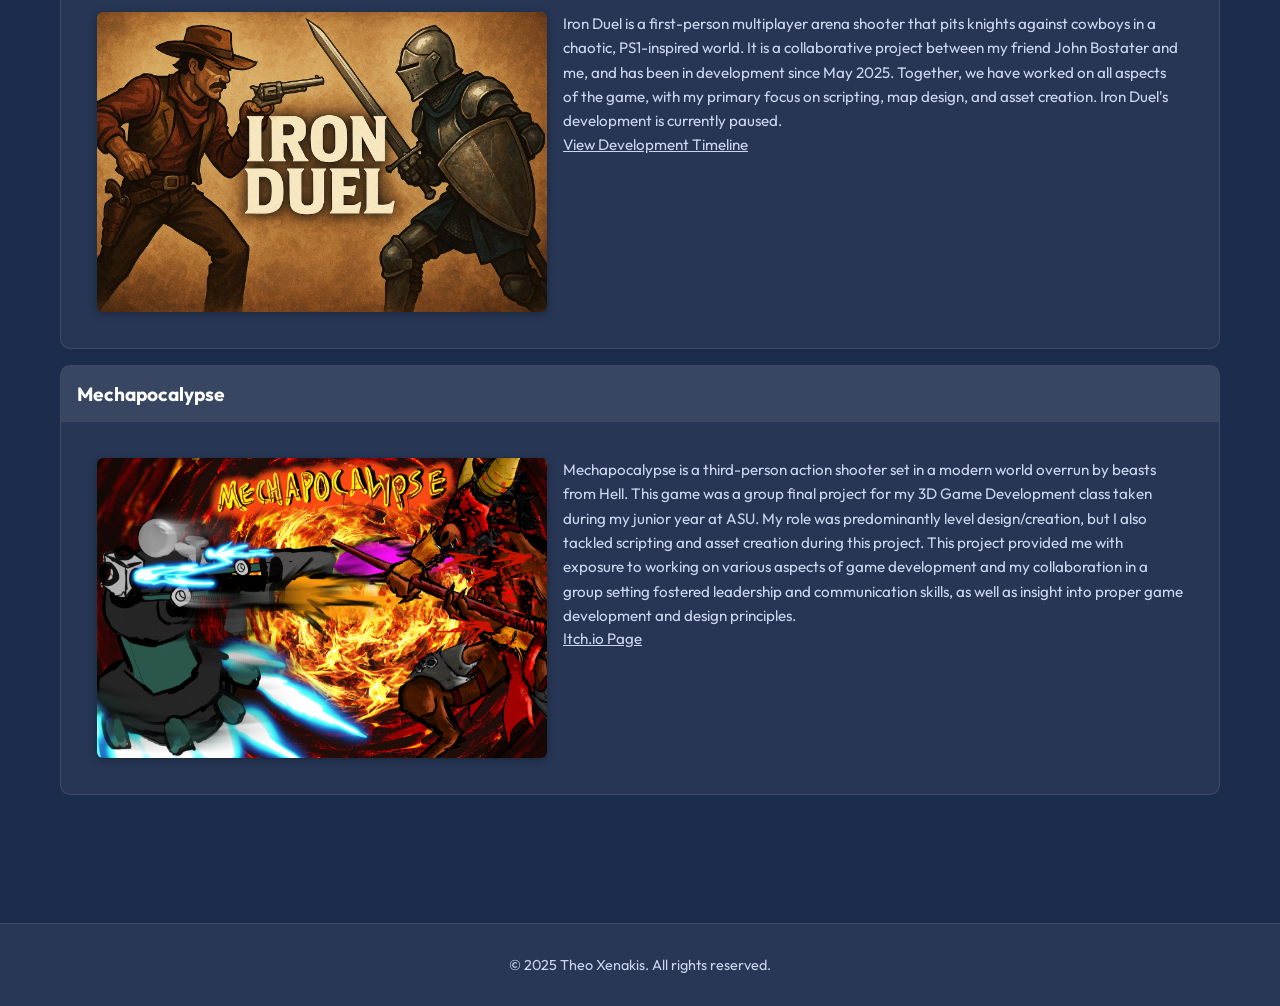
==== commit 675da5f0: "Basic Outline for Arcane Ink Page" ====
--- a/index.html
+++ b/index.html
@@ -70,7 +70,7 @@
                                 AI and ML techniques to analyze player's drawn symbols and infers the spells they are attemping
                                 to cast. The game's assets are primarily hand-sculpted from clay to provide an interesting and unique art style.
                             </p>
-                            <a href="wip.html" target="_self" class="showcase-dev-link">View Development Timeline</a>
+                            <a href="arcane_ink.html" target="_self" class="showcase-dev-link">View Development Timeline</a>
                         </div>
                     </div>
                 </div>
@@ -97,7 +97,7 @@
                                 all aspects of the game, with my primary focus on scripting, map design, and asset
                                 creation. Iron Duel's development is currently paused.
                                 </p>
-                            <a href="wip.html" target="_self">View Development Timeline</a>
+                            <a href="iron_duel.html" target="_self">View Development Timeline</a>
                         </div>
                     </div>
                 </div>
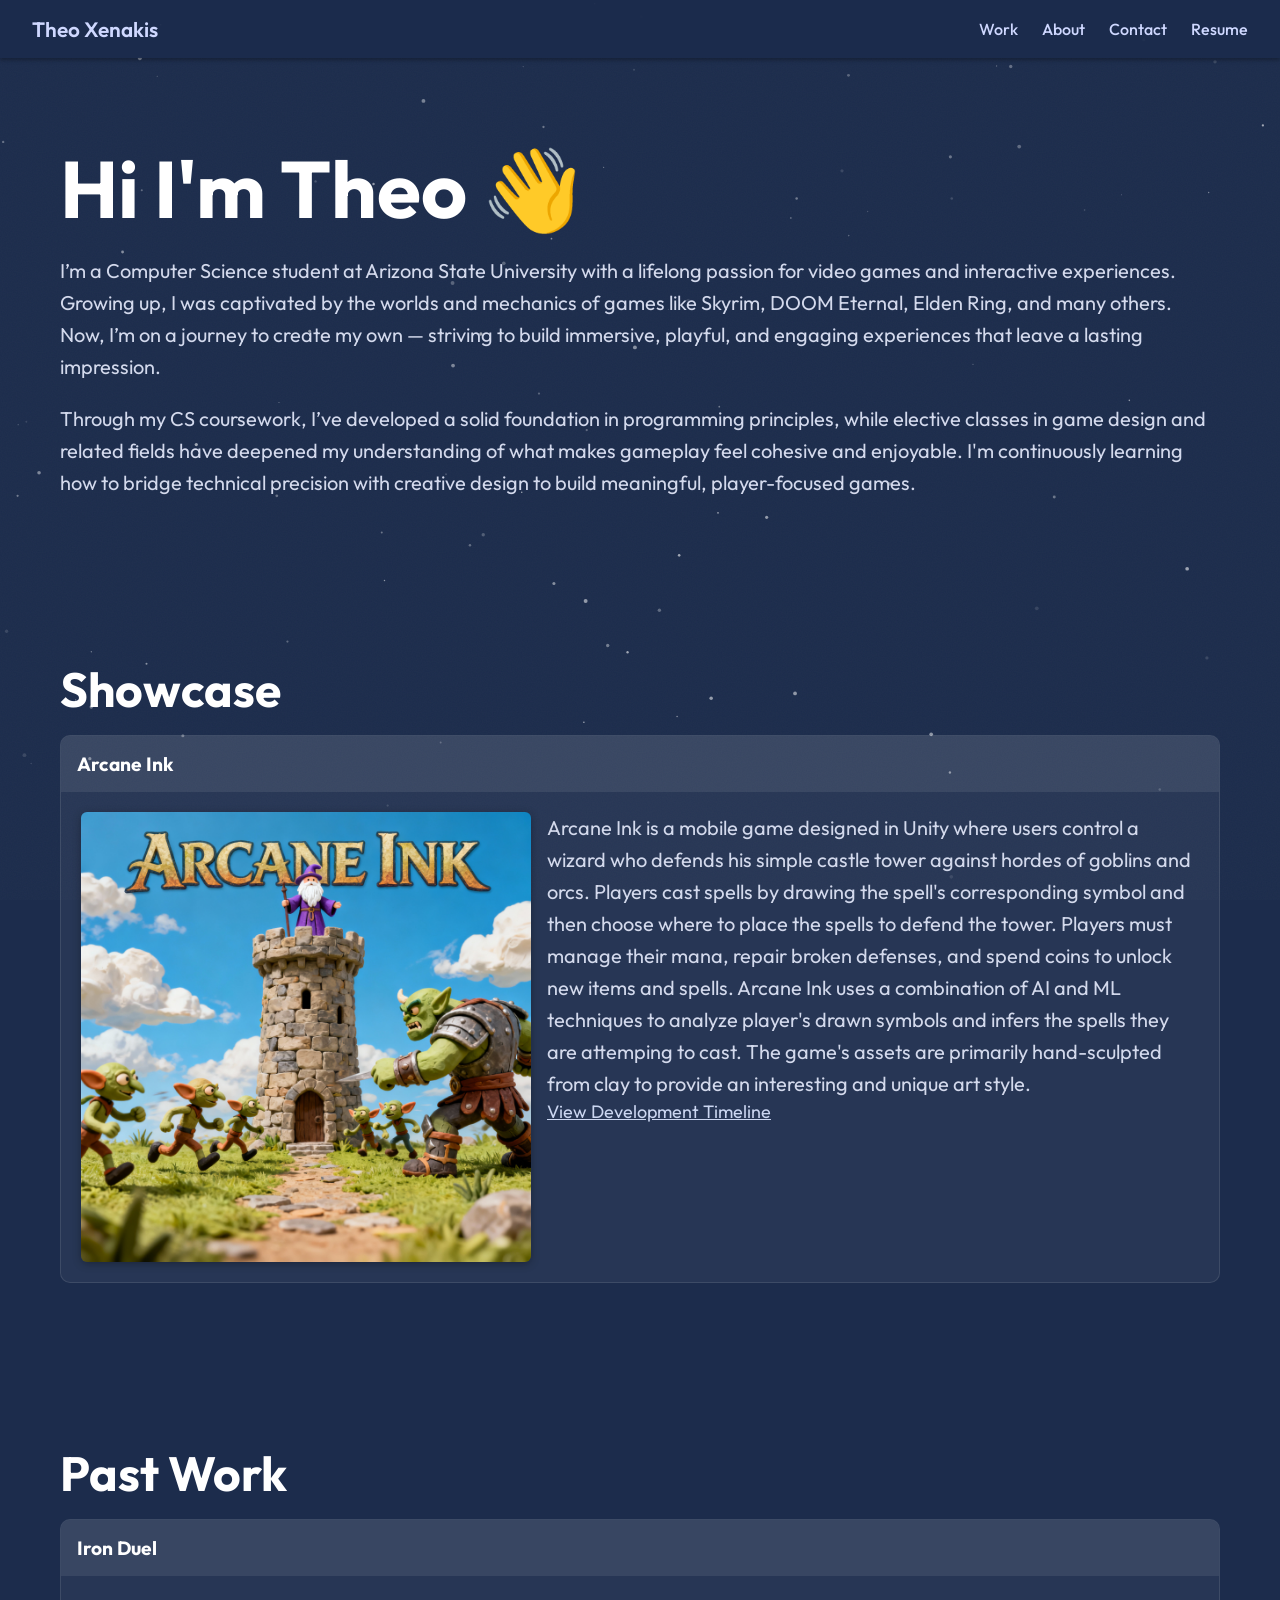
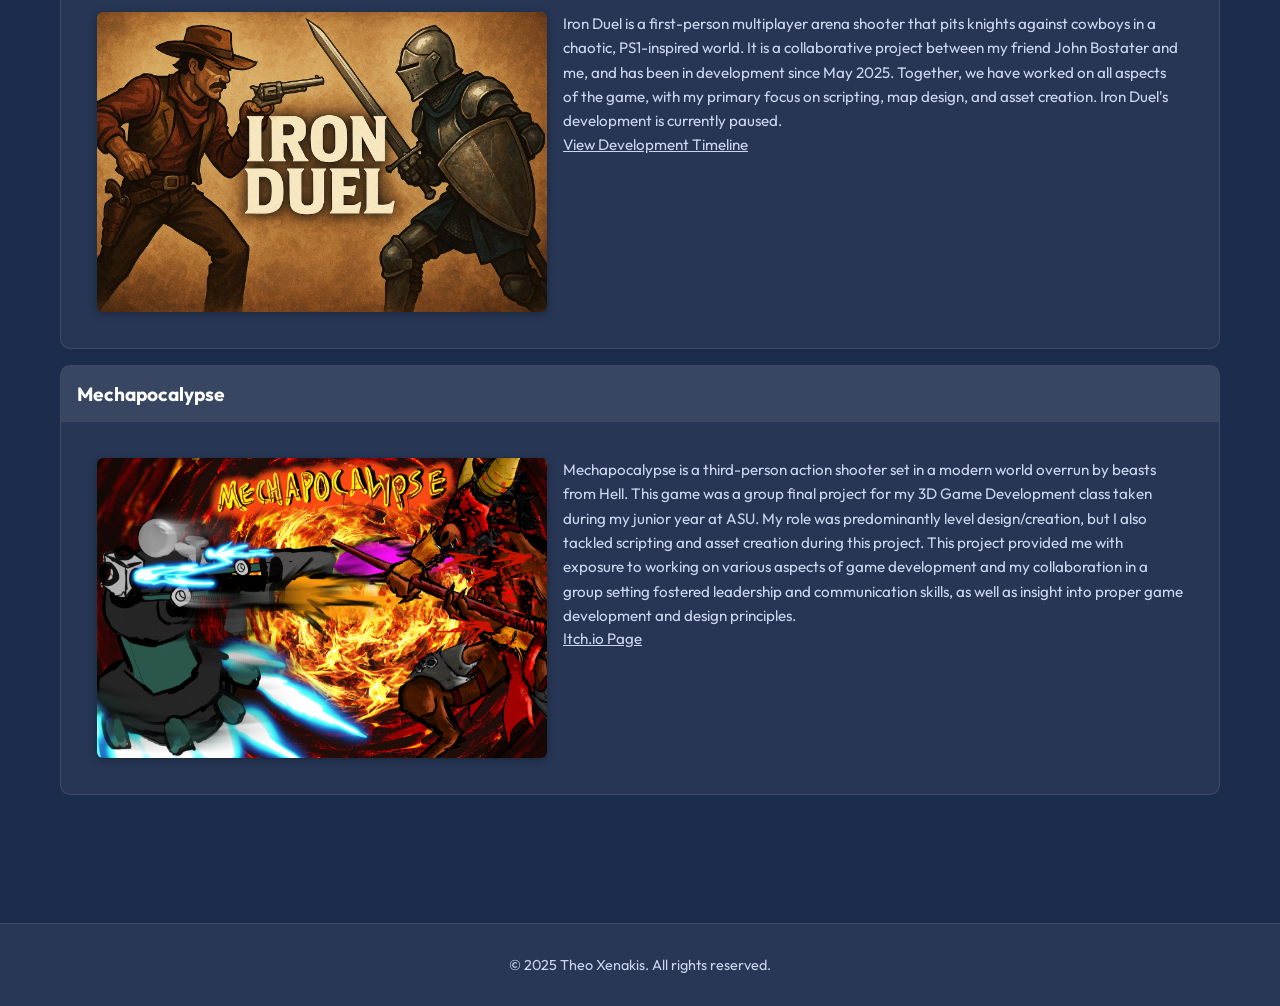
==== commit af32c2db: "Fixed routing to WIP instead of unfinished iron duel" ====
--- a/index.html
+++ b/index.html
@@ -97,7 +97,7 @@
                                 all aspects of the game, with my primary focus on scripting, map design, and asset
                                 creation. Iron Duel's development is currently paused.
                                 </p>
-                            <a href="iron_duel.html" target="_self">View Development Timeline</a>
+                            <a href="wip.html" target="_self">View Development Timeline</a>
                         </div>
                     </div>
                 </div>
--- a/style.css
+++ b/style.css
@@ -401,6 +401,28 @@
 }
 
 /* ================================
+   Game Container Fullscreen
+=================================== */
+
+#game-container {
+  width: 100vw;   /* Fill viewport width */
+  height: 100vh;  /* Fill viewport height */
+  margin: 0;
+  padding: 0;
+  display: flex;
+  justify-content: center;
+  align-items: center;
+  background: transparent; /* Or a color */
+}
+body, html {
+  width: 100%;
+  height: 100%;
+  margin: 0;
+  padding: 0;
+}
+
+
+/* ================================
    Background Effects
 =================================== */
 #dustCanvas {
